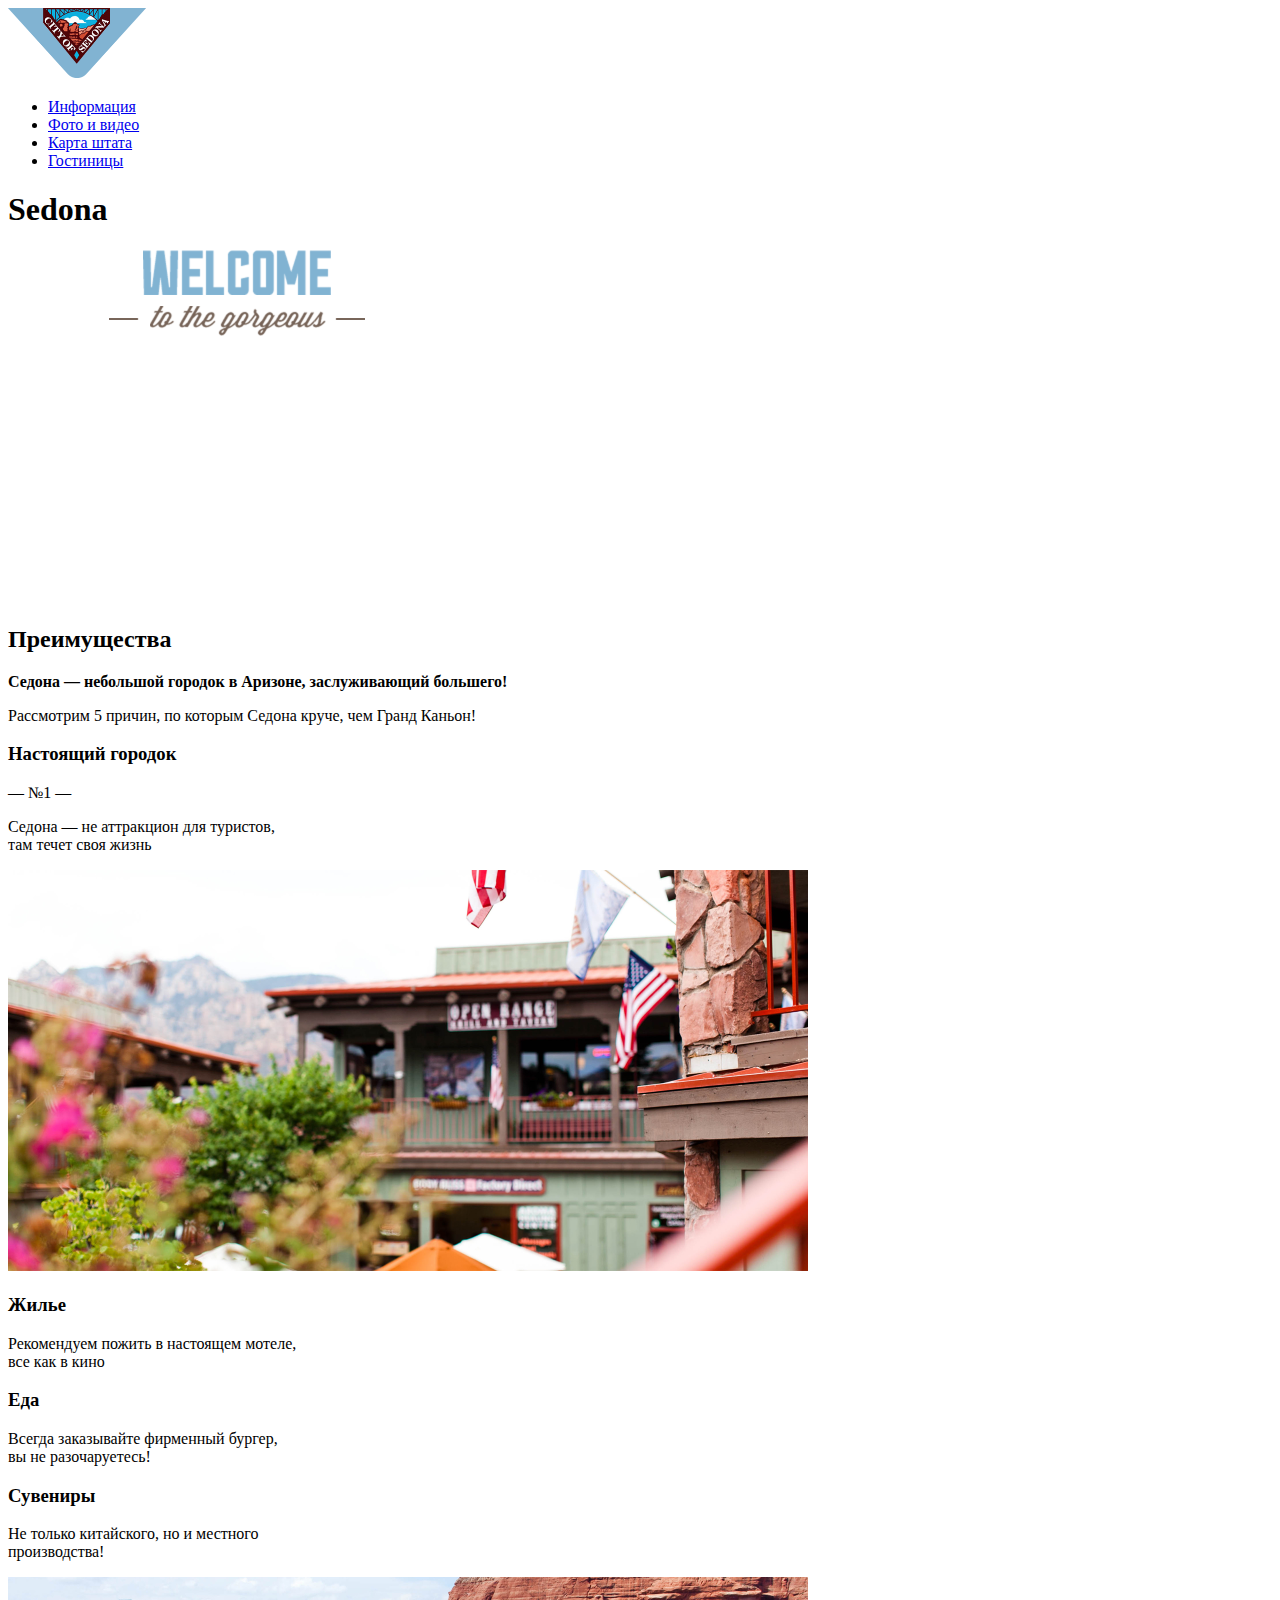
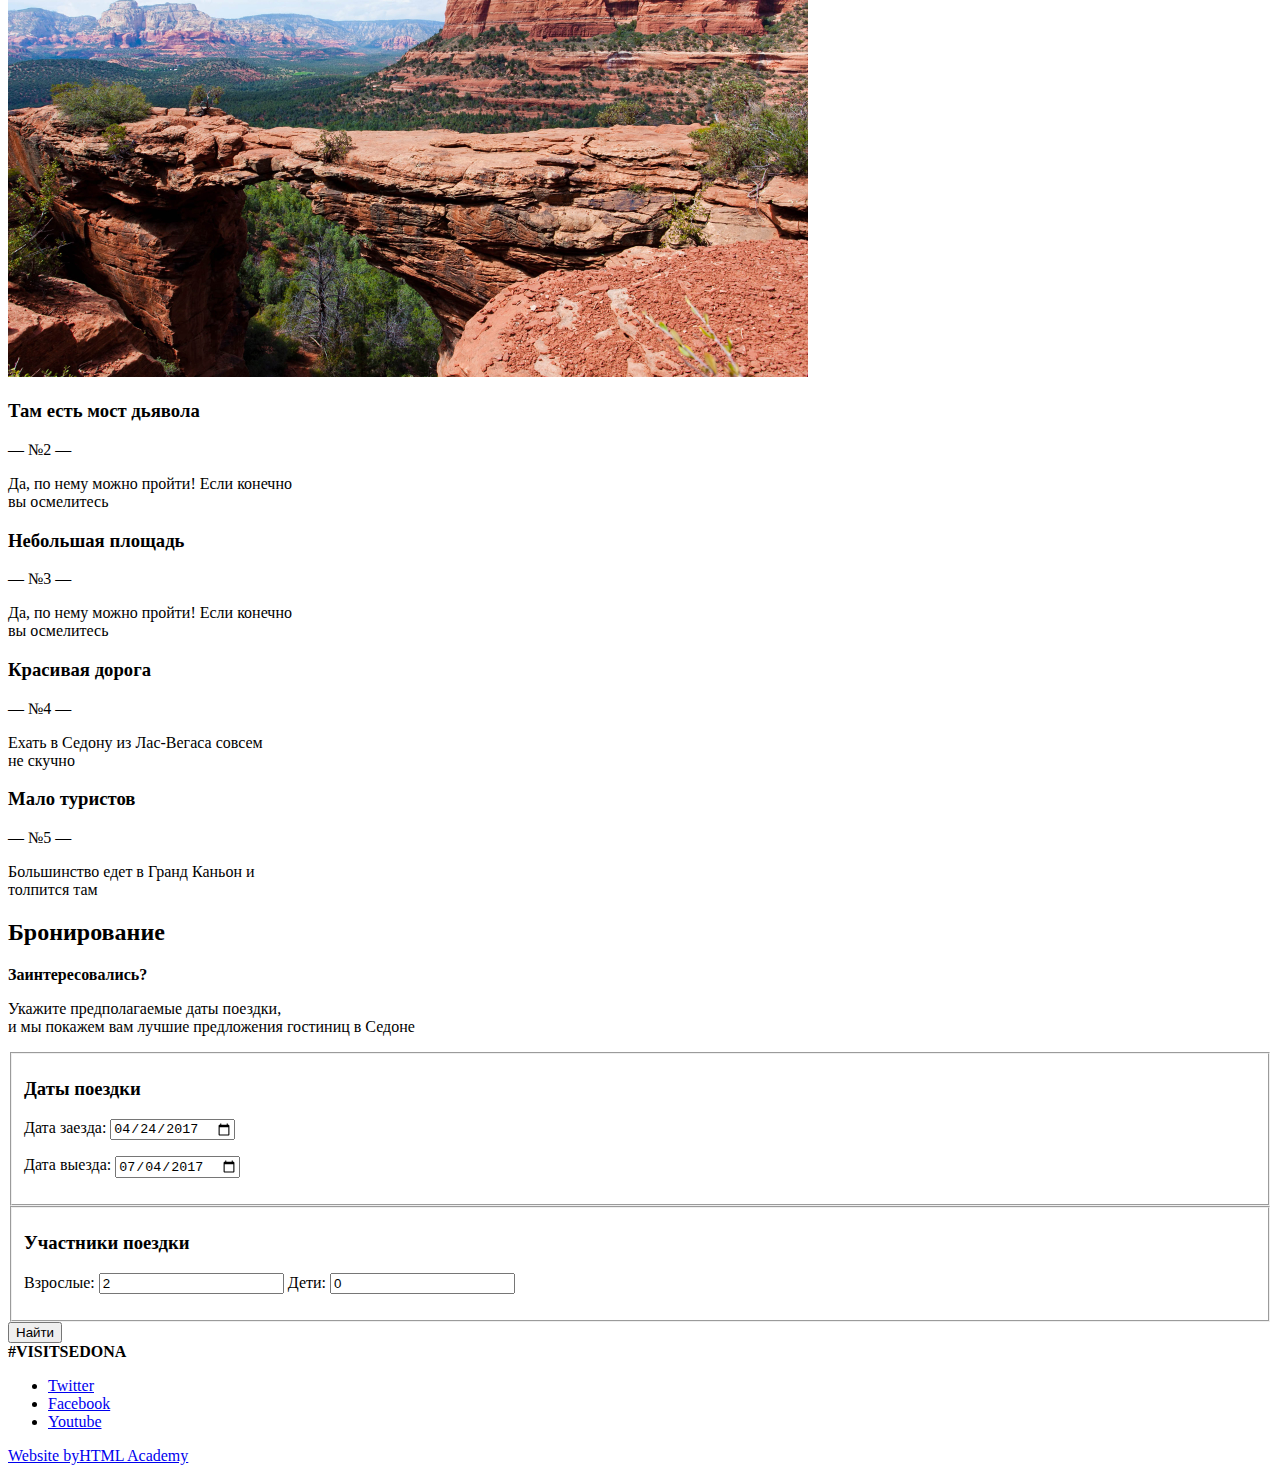
==== index.html @ 43c9b378 "Изменения в разметке" ====
<!DOCTYPE html>
<html lang="ru">
  <head>
    <meta charset="utf-8">
    <title>HTML Academy: Седона</title>
  </head>
  <body>
    <header class='main-header'>
      <nav class='main-navigation'>
        <a class='main-header-logo'>
            <img src='img/logo@2x.png' height='70' width='138' alt='Логотип Седоны'>  
        </a>  
        <ul class='site-navigation'>
          <li><a href='info.html'>Информация</a></li>
          <li><a href='media.html'>Фото и видео</a></li>
          <li><a href='map.html'>Карта штата</a></li>
          <li><a href='hotels.html'>Гостиницы</a></li>     
        </ul>
      </nav>
    </header>
    
    <main>
        
        <section class='welcome'>
            <h1 class='invisible'>Sedona</h1>
            <img src='img/welcome@2x.png' width='458' height='352' alt='Welcome to the gorgeous Sedona. "Because the Grand Canyon sucks!"'>
        </section>
        
        <section class='features'>
            <h2 class='invisible'>Преимущества</h2>
            <b>Седона &mdash; небольшой городок в Аризоне, заслуживающий большего!</b>
            <p>Рассмотрим 5 причин, по которым Седона круче, чем Гранд Каньон!</p>
            
            <div class='features-list'>
                <div class='features-list-row'>
                    <div>
                        <h3>Настоящий городок</h3>
                        <span>&mdash; №1 &mdash;</span>
                        <p>
                            Седона &mdash; не аттракцион для туристов,<br>
                            там течет своя жизнь
                        </p>
                    </div>
                    <img class='features-image' src='img/sedona-1@2x.jpg' width='800' height='401' alt='Фото Седоны'>
                </div>
                <div class='features-list-row'>
                    <div>
                        <h3>Жилье</h3>
                        <p>
                            Рекомендуем пожить в настоящем мотеле,<br>
                            все как в кино
                        </p>
                    </div>
                    <div>
                        <h3>Еда</h3>
                        <p>
                            Всегда заказывайте фирменный бургер,<br>
                            вы не разочаруетесь!
                        </p>
                    </div>
                    <div>
                        <h3>Сувениры</h3>
                        <p>
                            Не только китайского, но и местного<br>
                            производства!
                        </p>
                    </div>
                </div>  
                <div>
                    <img class='features-image' src='img/sedona-2@2x.jpg' width='800' height='400' alt='Фото Седоны'>
                    <div>
                        <h3>Там есть мост дьявола</h3>
                        <span>&mdash; №2 &mdash;</span>
                        <p>
                            Да, по нему можно пройти! Если конечно<br>
                            вы осмелитесь
                        </p>
                    </div>
                </div>
                <div class='features-list-row'>
                    <div>
                        <h3>Небольшая площадь</h3>
                        <span>&mdash; №3 &mdash;</span>
                        <p>
                            Да, по нему можно пройти! Если конечно<br>
                            вы осмелитесь
                        </p>    
                    </div>
                    <div>
                        <h3>Красивая дорога</h3>
                        <span>&mdash; №4 &mdash;</span>
                        <p>
                            Ехать в Седону из Лас-Вегаса совсем<br>
                            не скучно
                        </p>    
                    </div>
                    <div>
                        <h3>Мало туристов</h3>
                        <span>&mdash; №5 &mdash;</span>
                        <p>
                            Большинство едет в Гранд Каньон и<br>
                            толпится там
                        </p>   
                    </div>
                </div>
            </div>
        </section>
        
        <section class='booking'>
            <h2 class='invisible'>Бронирование</h2>
            <b>Заинтересовались?</b>
            <p>
                Укажите предполагаемые даты поездки,<br>
                и мы покажем вам лучшие предложения гостиниц в Седоне
            </p>
            <form class='booking-form' method='post' action='http://echo.htmlacademy.ru'>
                <fieldset>
                    <h3 class='invisible'>Даты поездки</h3>
                    <p>
                        <label for='booking-check-in'>Дата заезда:</label>
                        <input id='booking-check-in' name='dates-check-in' type='date' value='2017-04-24'>
                    </p>
                    <p>
                        <label for='booking-check-out'>Дата выезда:</label>
                        <input id='bookingcheck-out' name='dates-check-out' type='date' value='2017-07-04'>
                    </p>
                </fieldset>
                <fieldset>
                    <h3 class='invisible'>Участники поездки</h3>
                    <p>
                        <label for='booking-adults'>Взрослые:</label>
                        <input id='booking-adults' name='participants-adults' type='number' value='2'>
                        <label for='booking-children'>Дети:</label>
                        <input id='booking-children' name='participants-children' type='number' value='0'>
                    </p>    
                </fieldset>
                <button type='submit'>Найти</button>
            </form>
        </section>
      
    </main>
      
    <footer>
        <b>#VISITSEDONA</b>
        <ul>
            <li>
                <a href='#' class='social-button'>Twitter</a>
            </li>
            <li>
                <a href='#' class='social-button'>Facebook</a>
            </li>
            <li>
                <a href='#' class='social-button'>Youtube</a>
            </li>
        </ul>
        <div class='footer-copyright'>
            <a href='https://htmlacademy.ru/intensive/htmlcss' target='_blank'><span>Website by</span><span class='invisible'>HTML Academy</span></a>
        </div>
    </footer>

  </body>
</html>
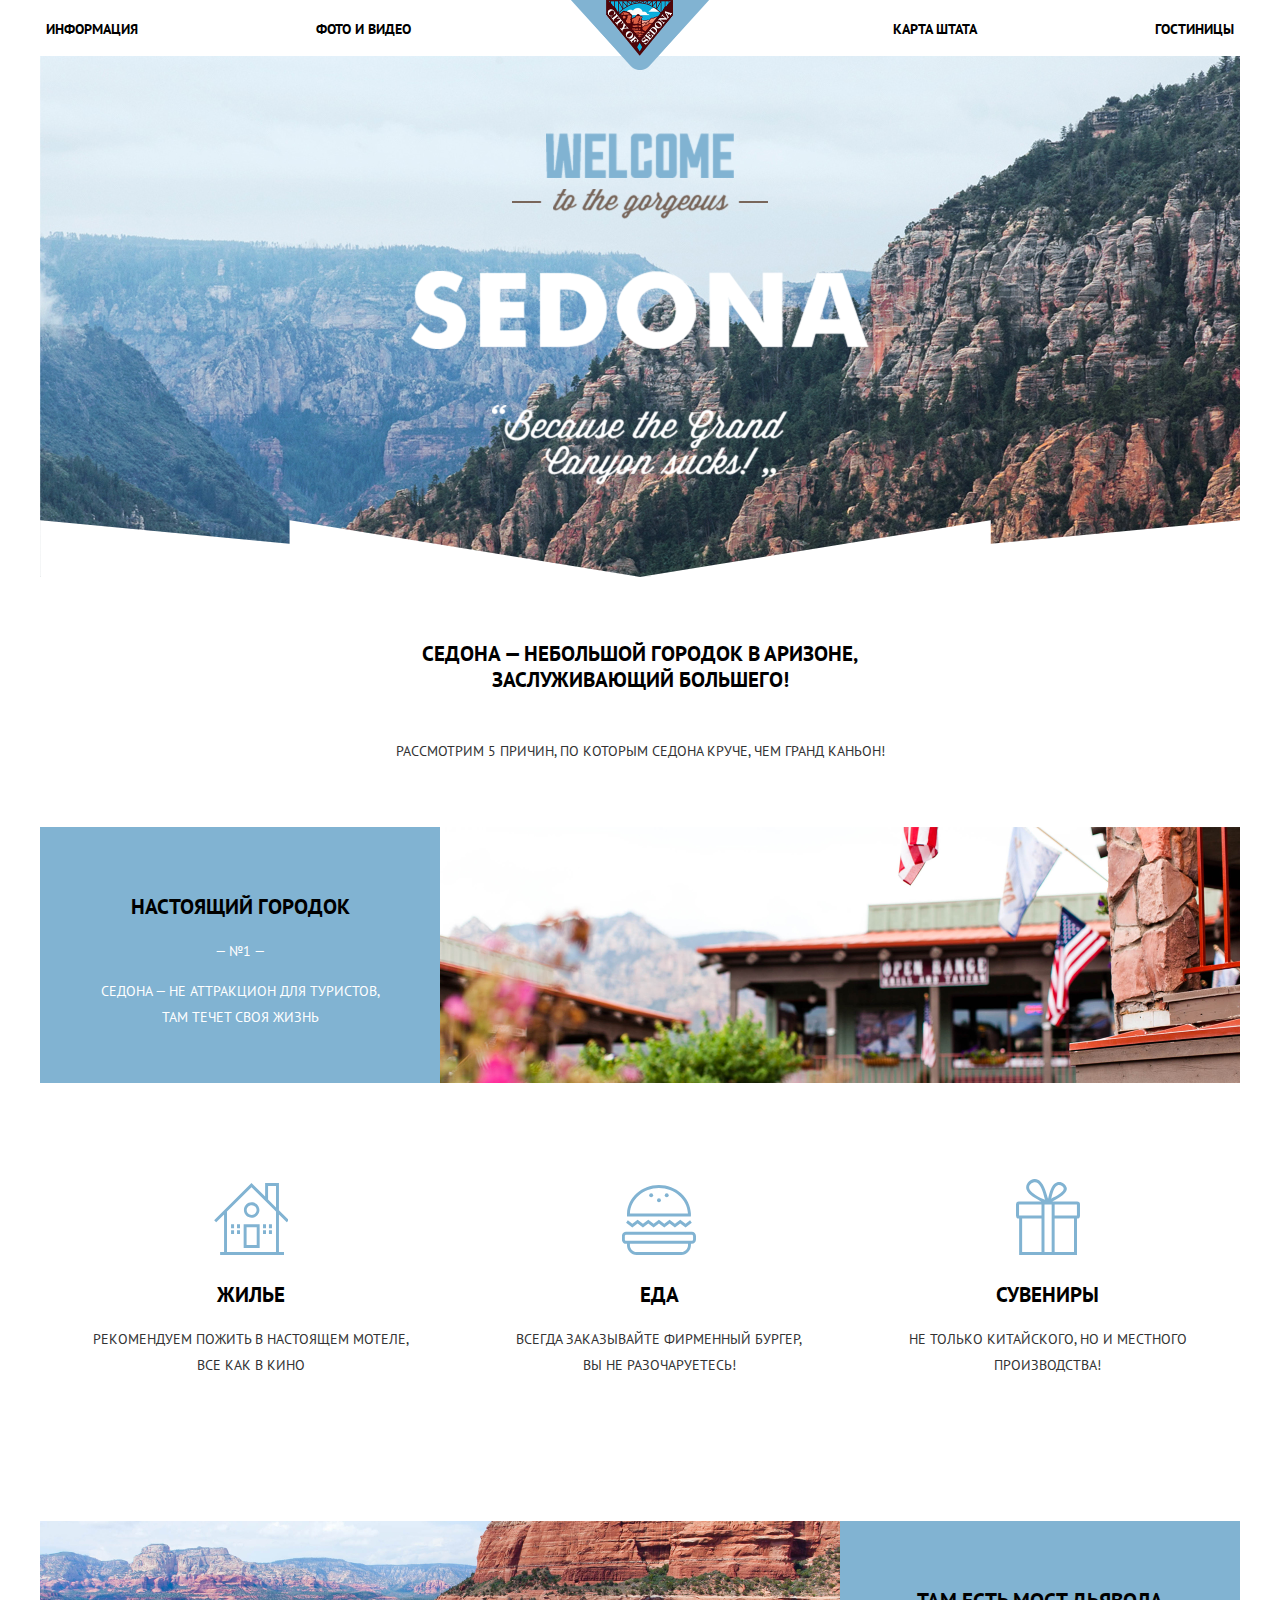
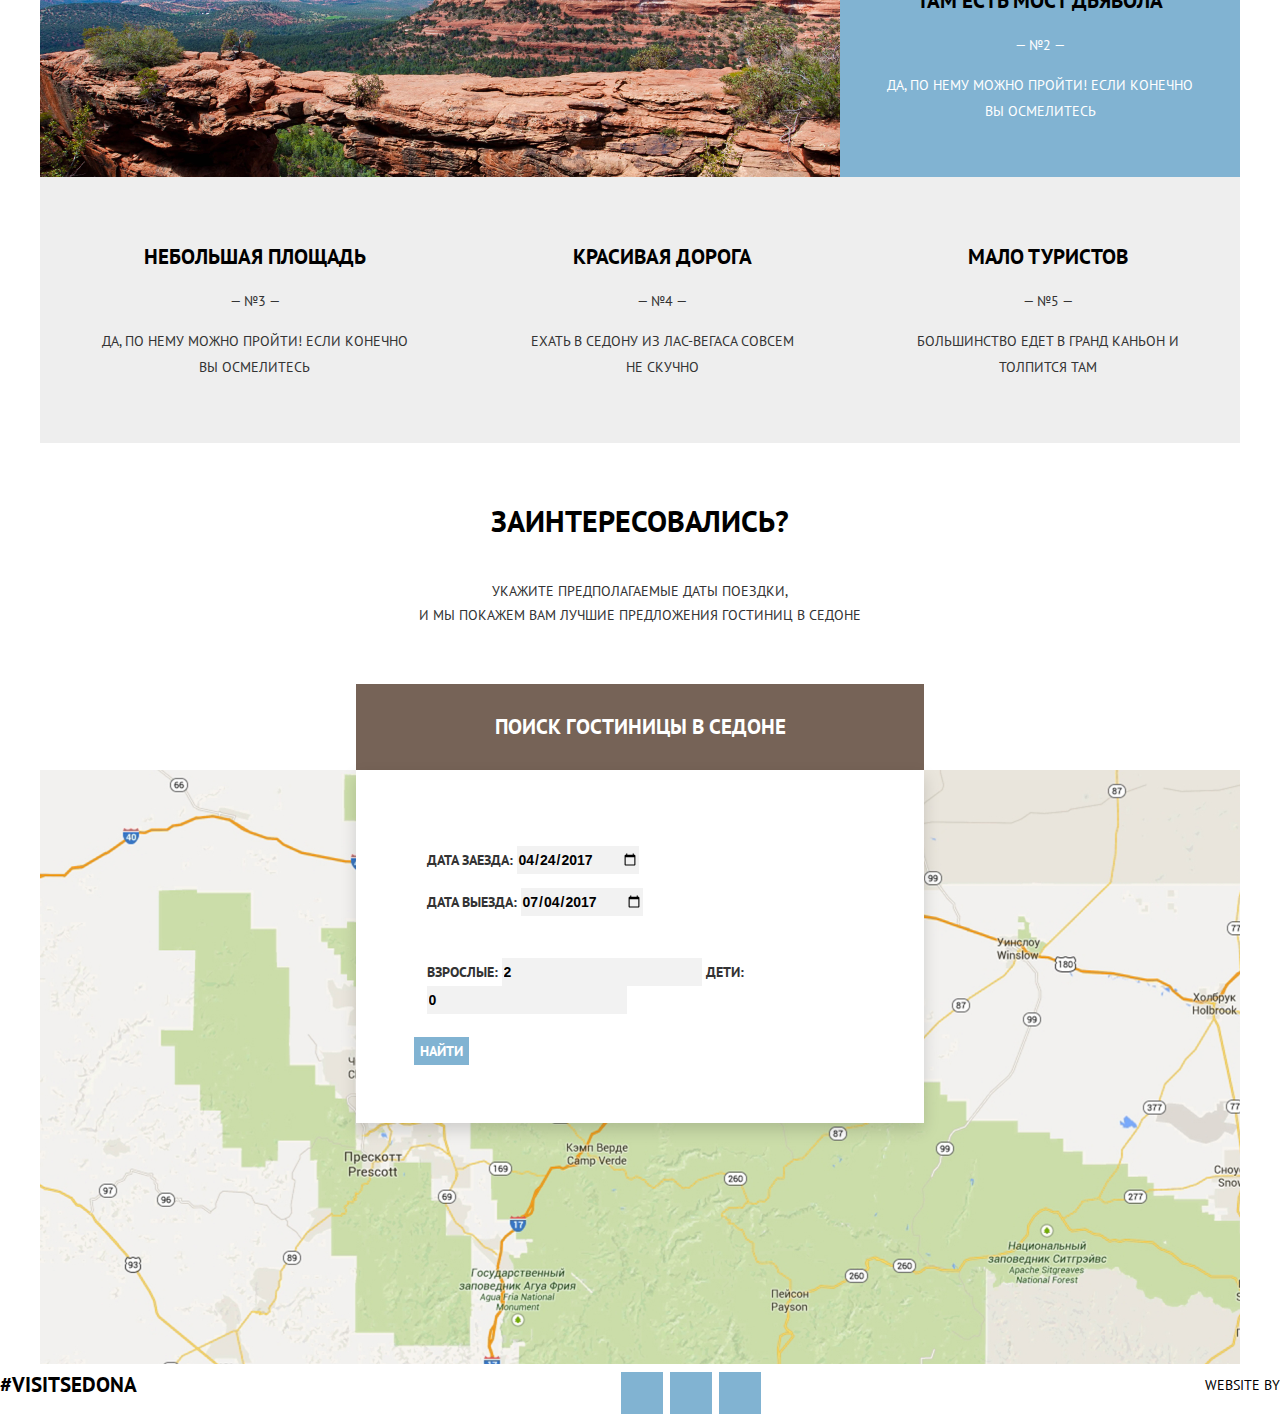
==== commit b61d15c1: "/" ====
--- a/index.html
+++ b/index.html
@@ -3,6 +3,9 @@
   <head>
     <meta charset="utf-8">
     <title>HTML Academy: Седона</title>
+    <link href="https://fonts.googleapis.com/css?family=PT+Sans:400,700&amp;subset=cyrillic,cyrillic-ext,latin-ext" rel="stylesheet">
+    <link href='css/normalize.css' rel='stylesheet'>
+    <link href='css/style.css' rel='stylesheet'>
   </head>
   <body>
     <header class='main-header'>
@@ -19,21 +22,21 @@
       </nav>
     </header>
     
-    <main>
+    <main class='container'>
         
         <section class='welcome'>
-            <h1 class='invisible'>Sedona</h1>
+            <h1 class='visually-hidden'>Sedona</h1>
             <img src='img/welcome@2x.png' width='458' height='352' alt='Welcome to the gorgeous Sedona. "Because the Grand Canyon sucks!"'>
         </section>
         
         <section class='features'>
-            <h2 class='invisible'>Преимущества</h2>
+            <h2 class='visually-hidden'>Преимущества</h2>
             <b>Седона &mdash; небольшой городок в Аризоне, заслуживающий большего!</b>
             <p>Рассмотрим 5 причин, по которым Седона круче, чем Гранд Каньон!</p>
             
             <div class='features-list'>
                 <div class='features-list-row'>
-                    <div>
+                    <div class='blue'>
                         <h3>Настоящий городок</h3>
                         <span>&mdash; №1 &mdash;</span>
                         <p>
@@ -41,24 +44,26 @@
                             там течет своя жизнь
                         </p>
                     </div>
-                    <img class='features-image' src='img/sedona-1@2x.jpg' width='800' height='401' alt='Фото Седоны'>
+                    <div class='features-image'>
+                        <img src='img/sedona-1@2x.jpg' width='800' height='401' alt='Фото Седоны'>
+                    </div>    
                 </div>
                 <div class='features-list-row'>
-                    <div>
+                    <div class='features-icon accommodation'>
                         <h3>Жилье</h3>
                         <p>
                             Рекомендуем пожить в настоящем мотеле,<br>
                             все как в кино
                         </p>
                     </div>
-                    <div>
+                    <div class='features-icon food'>
                         <h3>Еда</h3>
                         <p>
                             Всегда заказывайте фирменный бургер,<br>
                             вы не разочаруетесь!
                         </p>
                     </div>
-                    <div>
+                    <div class='features-icon gifts'>
                         <h3>Сувениры</h3>
                         <p>
                             Не только китайского, но и местного<br>
@@ -66,9 +71,11 @@
                         </p>
                     </div>
                 </div>  
-                <div>
-                    <img class='features-image' src='img/sedona-2@2x.jpg' width='800' height='400' alt='Фото Седоны'>
-                    <div>
+                <div class='features-list-row'>
+                    <div class='features-image'>
+                        <img src='img/sedona-2@2x.jpg' width='800' height='400' alt='Фото Седоны'>
+                    </div>    
+                    <div class='blue'>
                         <h3>Там есть мост дьявола</h3>
                         <span>&mdash; №2 &mdash;</span>
                         <p>
@@ -107,54 +114,62 @@
         </section>
         
         <section class='booking'>
-            <h2 class='invisible'>Бронирование</h2>
-            <b>Заинтересовались?</b>
-            <p>
-                Укажите предполагаемые даты поездки,<br>
-                и мы покажем вам лучшие предложения гостиниц в Седоне
-            </p>
-            <form class='booking-form' method='post' action='http://echo.htmlacademy.ru'>
-                <fieldset>
-                    <h3 class='invisible'>Даты поездки</h3>
-                    <p>
-                        <label for='booking-check-in'>Дата заезда:</label>
-                        <input id='booking-check-in' name='dates-check-in' type='date' value='2017-04-24'>
-                    </p>
-                    <p>
-                        <label for='booking-check-out'>Дата выезда:</label>
-                        <input id='bookingcheck-out' name='dates-check-out' type='date' value='2017-07-04'>
-                    </p>
-                </fieldset>
-                <fieldset>
-                    <h3 class='invisible'>Участники поездки</h3>
-                    <p>
-                        <label for='booking-adults'>Взрослые:</label>
-                        <input id='booking-adults' name='participants-adults' type='number' value='2'>
-                        <label for='booking-children'>Дети:</label>
-                        <input id='booking-children' name='participants-children' type='number' value='0'>
-                    </p>    
-                </fieldset>
-                <button type='submit'>Найти</button>
-            </form>
+            <div class='booking-description'>
+                <h2 class='visually-hidden'>Бронирование</h2>
+                <b>Заинтересовались?</b>
+                <p>
+                    Укажите предполагаемые даты поездки,<br>
+                    и мы покажем вам лучшие предложения гостиниц в Седоне
+                </p>
+                <button class='booking-search'>Поиск гостиницы в седоне</button>
+            </div>
+            <div class='modal modal-booking'>
+                <form class='booking-form' method='post' action='http://echo.htmlacademy.ru'>
+                    <fieldset>
+                        <h3 class='visually-hidden'>Даты поездки</h3>
+                        <p>
+                            <label for='booking-check-in'>Дата заезда:</label>
+                            <input id='booking-check-in' name='dates-check-in' type='date' value='2017-04-24'>
+                        </p>
+                        <p>
+                            <label for='booking-check-out'>Дата выезда:</label>
+                            <input id='booking-check-out' name='dates-check-out' type='date' value='2017-07-04'>
+                        </p>
+                    </fieldset>
+                    <fieldset>
+                        <h3 class='visually-hidden'>Участники поездки</h3>
+                        <p>
+                            <label for='booking-adults'>Взрослые:</label>
+                            <input id='booking-adults' name='participants-adults' type='number' value='2'>
+                            <label for='booking-children'>Дети:</label>
+                            <input id='booking-children' name='participants-children' type='number' value='0'>
+                        </p>    
+                    </fieldset>
+                    <button class='button' type='submit'>Найти</button>
+                </form>
+            </div>
+            <div class='booking-map'>
+                    <img src='img/map.jpg' width='1200' height='594' alt='Карта Седоны'>
+            </div>
         </section>
       
     </main>
       
     <footer>
-        <b>#VISITSEDONA</b>
+        <a href='#'>#VISITSEDONA</a>
         <ul>
             <li>
-                <a href='#' class='social-button'>Twitter</a>
+                <a href='#' class='button social-button'>Twitter</a>
             </li>
             <li>
-                <a href='#' class='social-button'>Facebook</a>
+                <a href='#' class='button social-button'>Facebook</a>
             </li>
             <li>
-                <a href='#' class='social-button'>Youtube</a>
+                <a href='#' class='button social-button'>Youtube</a>
             </li>
         </ul>
         <div class='footer-copyright'>
-            <a href='https://htmlacademy.ru/intensive/htmlcss' target='_blank'><span>Website by</span><span class='invisible'>HTML Academy</span></a>
+            <a href='https://htmlacademy.ru/intensive/htmlcss' target='_blank'><span>Website by</span><span class='visually-hidden'>HTML Academy</span></a>
         </div>
     </footer>
 
--- a/css/style.css
+++ b/css/style.css
@@ -0,0 +1,517 @@
+body {
+    margin: 0;
+    padding: 0;
+    
+    font-family: 'PT Sans', Arial, sans-serif;
+    font-size: 14px;
+    line-height: 26px;
+    text-transform: uppercase;
+    color: #333333;
+    font-weight: 400;
+    
+    background-color: #fff;
+}
+
+.container {
+    padding: 0;
+    margin: 0 auto;
+    max-width: 1200px;
+    min-width: 768px;
+}
+
+a {
+    text-decoration: none;
+    color: #000;
+}
+
+.button {
+    font: inherit;
+    font-weight: 700;
+    text-align: center;
+    color: #fff;
+    vertical-align: middle;
+    text-transform: uppercase;
+    display: inline-block;
+    
+    background-color: #81b3d2;
+    border: none;
+}
+
+.button:hover,
+.button:focus {
+    background-color: #669ec0;
+}
+
+.button:active {
+    background-color: #5496bd;
+    color: rgba(255, 255, 255, 0.3);
+}
+
+.visually-hidden:not(:focus):not(:active) {
+    position: absolute;
+    
+    width: 1px;
+    height: 1px;
+    margin: -1px;
+    border: 0;
+    padding: 0;
+    
+    white-space: nowrap;
+    
+    clip-path: inset(100%);
+    clip: rect(0 0 0 0);
+    overflow: hidden;
+}
+
+/* navigation */
+
+
+.main-header-logo {
+    position: absolute;
+    top: 0;
+    left: 50%;
+    transform: translateX(-50%);
+}
+
+.main-navigation {
+    margin: 0;
+    padding: 0;
+}
+.main-navigation ul {
+    margin: 0;
+    padding: 14px 46px;
+}
+
+.site-navigation {
+    list-style: none;
+    
+    display: flex;
+    justify-content: space-between;
+}
+
+.site-navigation li {
+    padding: 0;
+    margin-left: 15%;
+}
+
+.site-navigation li:first-child {
+    margin-left: 0;
+}
+
+.site-navigation li:nth-child(2) {
+    margin-right: auto;
+}
+
+.site-navigation a {
+    color: #000;
+    font-weight: 700;
+    vertical-align: middle;
+}
+
+.site-navigation .active {
+    color: #766357;
+}
+
+.site-navigation a:hover,
+.site-navigation a:focus {
+    color: #81b3d2;
+}
+
+.site-navigation a:active {
+    color: rgba(0, 0, 0, 0.3);
+}
+
+/* index - welcome */
+
+.welcome {
+    padding-top: 77px;
+    padding-bottom: 92px;
+    
+    background-image: url('../img/divider.png'), url('../img/background.jpg');
+    background-position: bottom center, top center;
+    background-size: 100%, 100%;
+    background-repeat: no-repeat, no-repeat;
+}
+
+.welcome img {
+    display: block;
+    margin: 0 auto;
+}
+
+
+/* index - features */
+
+.features {
+    text-align: center;
+    margin: 0;
+    padding: 0;
+}
+
+.features b {
+    margin: 64px auto 45px;
+    display: block;
+    width: 441px;
+    
+    font-size: 21px;
+    line-height: 26px;
+    color: #000;
+}
+
+.features p:first-of-type {
+    line-height: 26px;
+    margin-bottom: 63px;
+}
+
+.features h3 {
+    font-size: 21px;
+    line-height: 21px;
+    color: #000;
+}
+
+.features-list-row {
+    display: flex;
+    justify-content: space-between;
+    align-content: center;
+}
+
+.features-list-row:nth-of-type(odd) {
+    height: 256px;
+}
+
+.features-list-row div {
+    flex-grow: 1;
+}
+
+.features-list-row div:not(.features-image):not(.features-icon) {
+    margin: 0 auto;
+    padding-top: 48px;
+}
+
+.features-list-row .blue {
+    background-color: #81b3d2;
+    color: #fff;
+    
+    max-width: 400px;
+    min-width: 256px;
+    flex-grow: 1;
+}
+
+.features-list-row .features-image {
+    max-width: 800px;
+    min-width: 512px;
+    flex-grow: 2;
+    overflow: hidden;
+}
+
+.features-list-row:last-child {
+    background-color: #eee;
+}
+
+.features-icon h3 {
+    position: relative;
+    padding-top: 180px;
+}
+
+.features-icon {
+    margin-bottom: 80px;
+}
+
+.accommodation h3::before,
+.food h3::before,
+.gifts h3::before {
+    content: '';
+    position: absolute;
+    left: 50%;
+    transform: translateX(-50%);
+    bottom: 50px;
+    display: block;
+    background-repeat: no-repeat;
+}
+
+.accommodation h3::before {
+    height: 72px;
+    width: 74px;
+    background-image: url('../img/icon-house.svg');
+}
+
+.food h3::before {
+    height: 70px;
+    width: 74px;
+    background-image: url('../img/icon-burger.svg');
+}
+
+.gifts h3::before {
+    height: 76px;
+    width: 64px;
+    background-image: url('../img/icon-gifts.svg');
+}
+
+
+/* index - booking */
+
+
+.booking-description {
+    text-align: center;
+    padding-top: 60px;
+    position: relative;
+}
+
+.booking-description b {
+    font-size: 30px;
+    line-height: 36px;
+    color: #000;
+    margin-bottom: 40px;
+    display: block;
+}
+
+.booking-description p {
+    line-height: 24px;
+    margin-bottom: 57px;
+}
+
+.booking-search {
+    font: inherit;
+    font-size: 21px;
+    line-height: 26px;
+    font-weight: 700;
+    text-align: center;
+    vertical-align: middle;
+    color: #fff;
+    border: none;
+    background-color: #766357;
+    text-transform: uppercase;
+    width: 568px;
+    height: 86px;
+}
+
+.booking-search:hover,
+.booking-search:focus {
+    background-color: #604e43;
+}
+
+.booking-search:active {
+    background-color: #503e33;
+    color: rgba(255, 255, 255, 0.3);
+}
+
+.modal-booking{
+    background-color: #fff;
+    box-shadow: 0 7px 15px 0 rgba(0, 0, 0, 0.15);
+    position: absolute;
+    width: 568px;
+    left: 50%;
+    transform: translateX(-50%);
+}
+
+.booking-form {
+    padding: 58px;
+}
+
+.booking-form fieldset {
+    border: none;
+}
+
+.booking-form label,
+.booking-form input {
+    font-weight: 700;
+    line-height: 26px;
+}
+
+.booking-form input {
+    background-color: #f2f2f2;
+    border: none;
+}
+
+/* hotels - form */
+
+.filter {
+    background-image: url('../img/filter-background@2x.jpg');
+    background-size: 100%;
+    background-position: top center;
+    background-repeat: no-repeat;
+}
+
+.filter ul {
+    list-style: none;
+}
+
+.filter fieldset {
+    border: none;
+}
+
+.filter legend {
+    font-size: 16px;
+    font-weight: 700;
+    color: #fff;
+}
+
+.filter label,
+.filter output {
+    color: #fff;
+}
+
+.filter button[type='submit'] {
+    color: #fff;
+    background: none;
+    border: 1px solid #fff;
+    font: inherit;
+    text-transform: uppercase;
+    text-align: center;
+    vertical-align: middle;
+}
+
+/* hotels - results */
+
+.results ul {
+    list-style: none;
+}
+
+.results h2 {
+    font-size: 21px;
+    line-height: 26px;
+}
+
+.results h3 {
+    font-size: 12px;
+    line-height: 18px;
+}
+
+.results-sort a {
+    font-size: 12px;
+    line-height: 18px;
+    color: rgba(0, 0, 0, 0.3);
+    border-bottom: 1px dotted #81b3d2;
+}
+
+.results-sort a:hover,
+.results-sort a:focus {
+    color: #81b3d2;
+}
+
+.results-sort a:active {
+    color: #000;
+    border: none;
+}
+
+a.results-sort-active {
+    color: #81b3d2;
+    border: none;
+}
+
+/* hotels - products */
+
+.products h1 {
+    font-size: 21px;
+    line-height: 26px;
+}
+
+.products h1:hover,
+.products h1:focus {
+    color: #81b3d2;
+}
+
+.products h1:active {
+    color: rgba(0, 0, 0, 0.3);
+}
+
+.products-item-book {
+    background-color: #766357;
+}
+
+.products-item-book:hover,
+.products-item-book:focus {
+    background-color: #604e43;
+}
+
+.products-item-book:active {
+    background-color: #503e33;
+    color: rgba(255, 255, 255, 0.3);
+}
+
+.products-item-rating {
+    color: #666666;
+    background-color: #f2f2f2;
+    font-weight: 400;
+}
+
+.stars-four,
+.stars-three,
+.stars-two {
+    background-position: center;
+    background-repeat: no-repeat;
+}
+
+.stars-four {
+    background-image: url('../img/4-stars.png');
+}
+
+.stars-three {
+    background-image: url('../img/3-stars.png');
+}
+
+.stars-two {
+    background-image: url('../img/2-stars.png');
+}
+
+/* footer */
+
+footer {
+    background-color: rgba(255, 255, 255, 0.9);
+}
+
+footer ul {
+    list-style: none;
+    margin: 0 auto;
+}
+
+.social-button {
+    font-size: 0;
+    background-color: #81b3d2;
+    width: 42px;
+    height: 42px;
+}
+
+footer a {
+    font-weight: 700;
+    font-size: 21px;
+}
+
+.footer-copyright a {
+    font-weight: 400;
+    font-size: 14px;
+}
+
+/* layout */
+
+footer {
+    display: flex;
+    justify-content: space-between;
+}
+
+footer ul {
+    display: flex;
+}
+
+footer ul li {
+    margin-right: 7px; 
+}
+
+footer ul li:last-of-type {
+    margin-right: 0;
+}
+
+
+/* layout - hotels */
+
+.filter form {
+    display: flex;
+}
+
+.filter div {
+    width: 500%;
+}
+
+.products {
+    display: flex;
+}
+
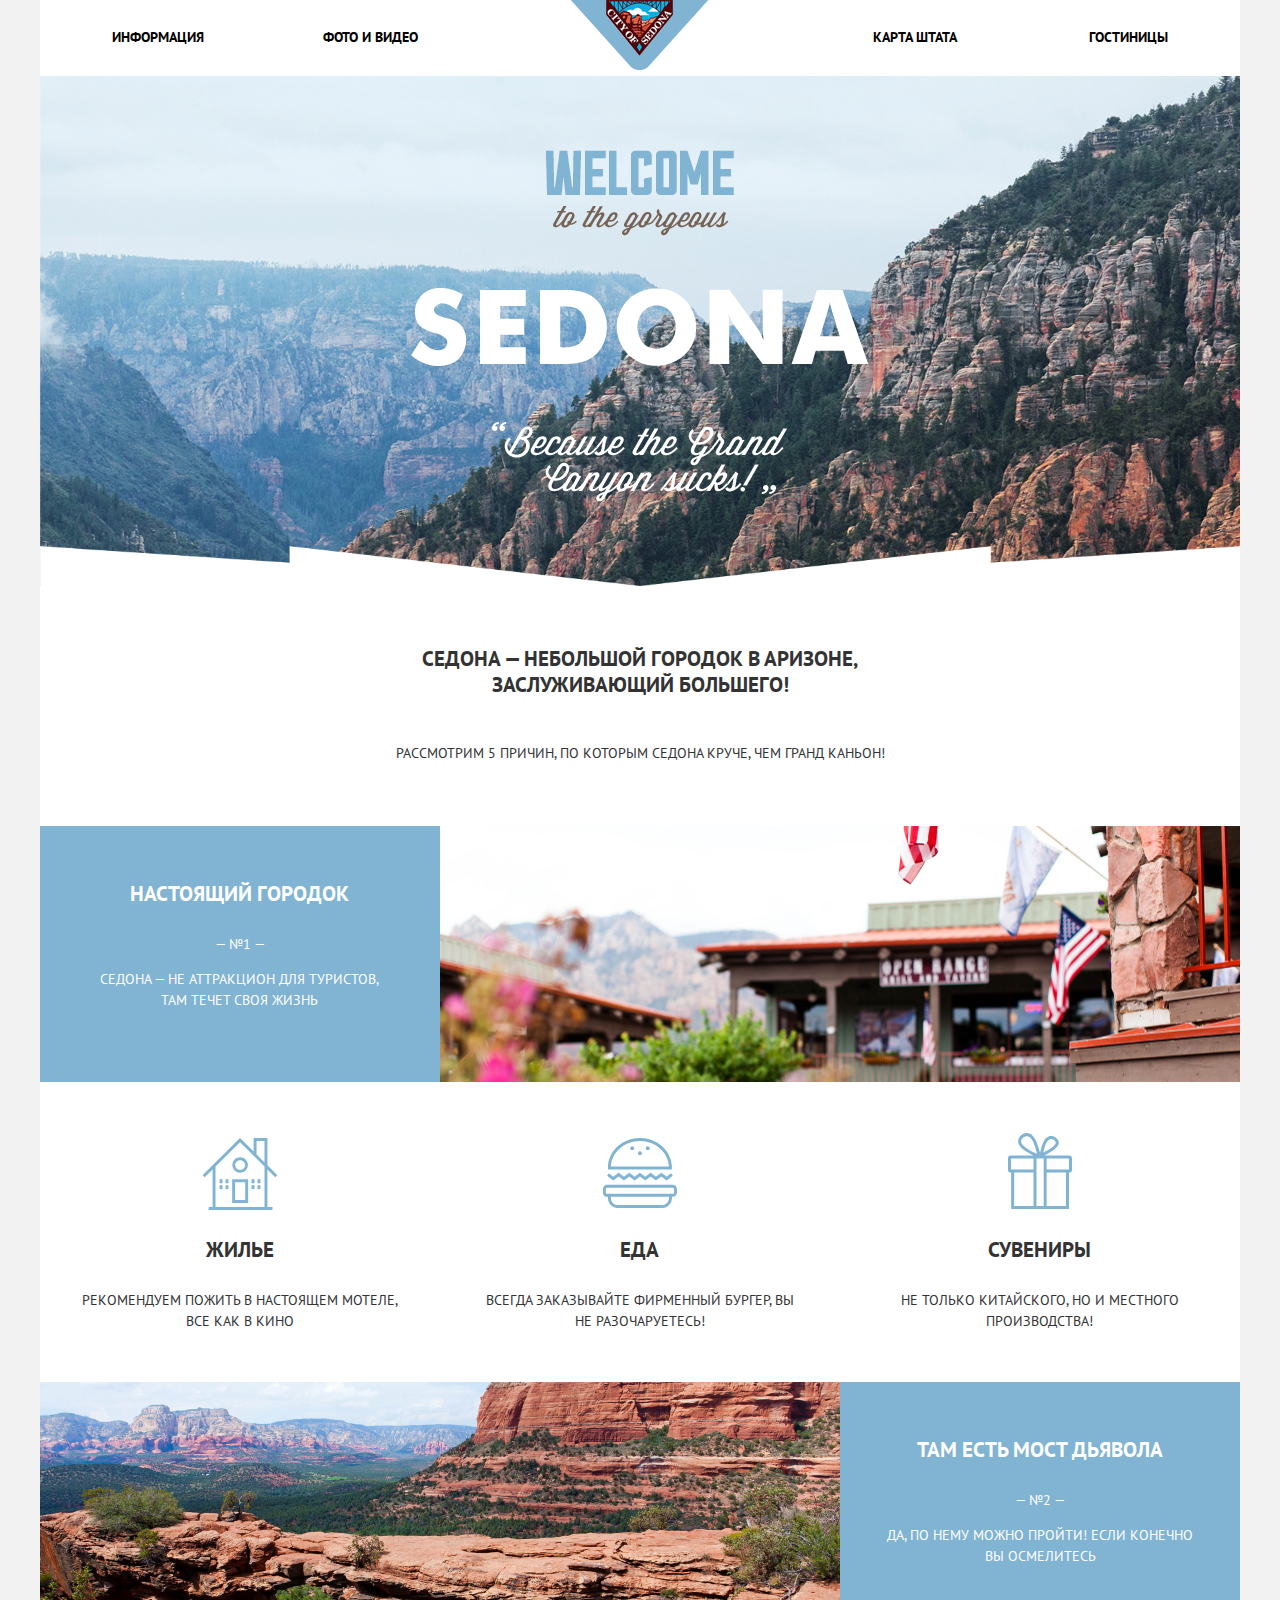
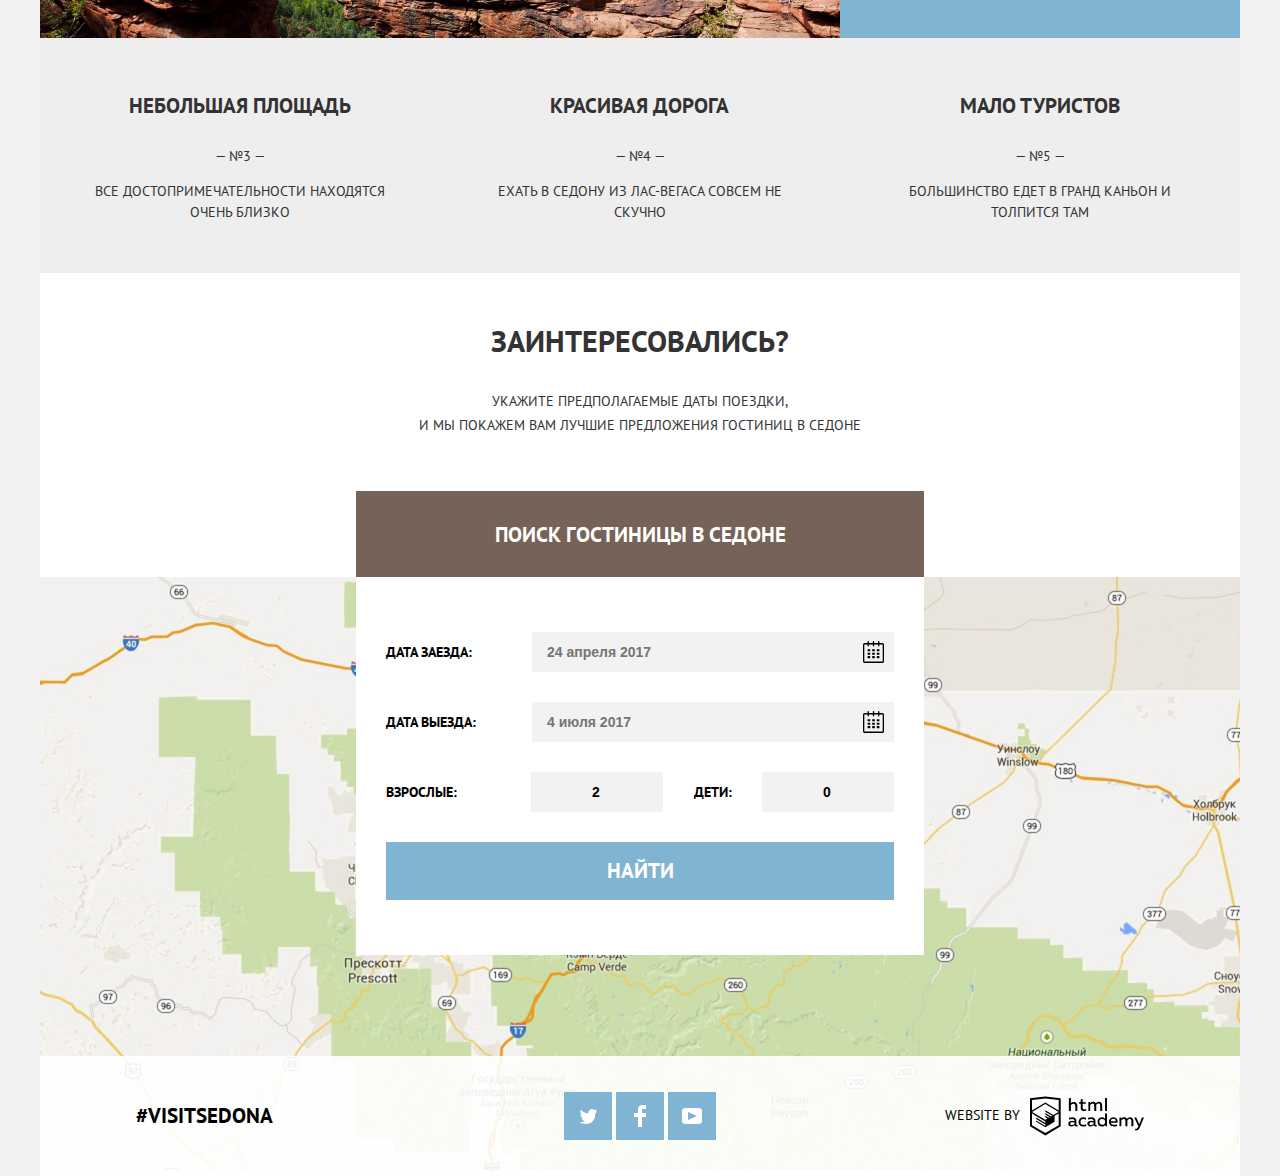
==== commit afedbb98: "Добавлены стили, изменения в разметке" ====
--- a/index.html
+++ b/index.html
@@ -8,170 +8,201 @@
     <link href='css/style.css' rel='stylesheet'>
   </head>
   <body>
-    <header class='main-header'>
-      <nav class='main-navigation'>
-        <a class='main-header-logo'>
-            <img src='img/logo@2x.png' height='70' width='138' alt='Логотип Седоны'>  
-        </a>  
-        <ul class='site-navigation'>
-          <li><a href='info.html'>Информация</a></li>
-          <li><a href='media.html'>Фото и видео</a></li>
-          <li><a href='map.html'>Карта штата</a></li>
-          <li><a href='hotels.html'>Гостиницы</a></li>     
-        </ul>
-      </nav>
-    </header>
-    
-    <main class='container'>
-        
-        <section class='welcome'>
-            <h1 class='visually-hidden'>Sedona</h1>
-            <img src='img/welcome@2x.png' width='458' height='352' alt='Welcome to the gorgeous Sedona. "Because the Grand Canyon sucks!"'>
-        </section>
-        
-        <section class='features'>
-            <h2 class='visually-hidden'>Преимущества</h2>
-            <b>Седона &mdash; небольшой городок в Аризоне, заслуживающий большего!</b>
-            <p>Рассмотрим 5 причин, по которым Седона круче, чем Гранд Каньон!</p>
-            
-            <div class='features-list'>
-                <div class='features-list-row'>
-                    <div class='blue'>
-                        <h3>Настоящий городок</h3>
-                        <span>&mdash; №1 &mdash;</span>
-                        <p>
-                            Седона &mdash; не аттракцион для туристов,<br>
-                            там течет своя жизнь
-                        </p>
+      
+      <div class='wrapper'> 
+      
+        <header class='main-header'>
+            <a class='main-header-logo'>
+                <img src='img/logo.png' height='70' width='138' alt='Логотип Седоны'>  
+            </a> 
+          <nav> 
+            <ul class='main-navigation'>
+              <li><a href='info.html'>Информация</a></li>
+              <li><a href='media.html'>Фото и видео</a></li>
+              <li><a href='map.html'>Карта штата</a></li>
+              <li><a href='hotels.html'>Гостиницы</a></li>     
+            </ul>
+          </nav>
+        </header>
+
+        <main>
+
+            <section class='welcome'>
+                <h1 class='visually-hidden'>Sedona</h1>
+                <img src='img/welcome.png' width='458' height='352' alt='Welcome to the gorgeous Sedona. "Because the Grand Canyon sucks!"'>
+            </section>
+
+            <section class='features'>
+                <h2 class='visually-hidden'>Преимущества</h2>
+                <b>Седона &mdash; небольшой городок в Аризоне, заслуживающий большего!</b>
+                <p>Рассмотрим 5 причин, по которым Седона круче, чем Гранд Каньон!</p>
+
+                <div class='features-list'>
+                    <div class='features-row features-row-main'>
+                        <div class='features-item features-item-main'>
+                            <h3>Настоящий городок</h3>
+                            <span>&mdash; №1 &mdash;</span>
+                            <p>
+                                Седона &mdash; не аттракцион для туристов,<br>
+                                там течет своя жизнь
+                            </p>
+                        </div>
+                        <div class='features-image'>
+                            <img src='img/sedona-1@2x.jpg' width='800' height='401' alt='Фото Седоны'>
+                        </div>    
                     </div>
-                    <div class='features-image'>
-                        <img src='img/sedona-1@2x.jpg' width='800' height='401' alt='Фото Седоны'>
-                    </div>    
-                </div>
-                <div class='features-list-row'>
-                    <div class='features-icon accommodation'>
-                        <h3>Жилье</h3>
-                        <p>
-                            Рекомендуем пожить в настоящем мотеле,<br>
-                            все как в кино
-                        </p>
+                    <div class='features-row'>
+                        <div class='features-item features-item-icon'>
+                            <h3>Жилье</h3>
+                            <p>
+                                Рекомендуем пожить в настоящем мотеле, все как в кино
+                            </p>
+                        </div>
+                        <div class='features-item features-item-icon'>
+                            <h3>Еда</h3>
+                            <p>
+                                Всегда заказывайте фирменный бургер, вы не разочаруетесь!
+                            </p>
+                        </div>
+                        <div class='features-item features-item-icon'>
+                            <h3>Сувениры</h3>
+                            <p>
+                                Не только китайского, но и местного производства!
+                            </p>
+                        </div>
+                    </div>  
+                    <div class='features-row features-row-main'>
+                        <div class='features-image'>
+                            <img src='img/sedona-2@2x.jpg' width='800' height='400' alt='Фото Седоны'>
+                        </div>    
+                        <div class='features-item features-item-main'>
+                            <h3>Там есть мост дьявола</h3>
+                            <span>&mdash; №2 &mdash;</span>
+                            <p>
+                                Да, по нему можно пройти! Если конечно вы осмелитесь
+                            </p>
+                        </div>
                     </div>
-                    <div class='features-icon food'>
-                        <h3>Еда</h3>
-                        <p>
-                            Всегда заказывайте фирменный бургер,<br>
-                            вы не разочаруетесь!
-                        </p>
-                    </div>
-                    <div class='features-icon gifts'>
-                        <h3>Сувениры</h3>
-                        <p>
-                            Не только китайского, но и местного<br>
-                            производства!
-                        </p>
-                    </div>
-                </div>  
-                <div class='features-list-row'>
-                    <div class='features-image'>
-                        <img src='img/sedona-2@2x.jpg' width='800' height='400' alt='Фото Седоны'>
-                    </div>    
-                    <div class='blue'>
-                        <h3>Там есть мост дьявола</h3>
-                        <span>&mdash; №2 &mdash;</span>
-                        <p>
-                            Да, по нему можно пройти! Если конечно<br>
-                            вы осмелитесь
-                        </p>
+                    <div class='features-row'>
+                        <div class='features-item'>
+                            <h3>Небольшая площадь</h3>
+                            <span>&mdash; №3 &mdash;</span>
+                            <p>
+                                ВСЕ достопримечательности находятся очень близко
+                            </p>    
+                        </div>
+                        <div class='features-item'>
+                            <h3>Красивая дорога</h3>
+                            <span>&mdash; №4 &mdash;</span>
+                            <p>
+                                Ехать в Седону из Лас-Вегаса совсем не скучно
+                            </p>    
+                        </div>
+                        <div class='features-item'>
+                            <h3>Мало туристов</h3>
+                            <span>&mdash; №5 &mdash;</span>
+                            <p>
+                                Большинство едет в Гранд Каньон и толпится там
+                            </p>   
+                        </div>
                     </div>
                 </div>
-                <div class='features-list-row'>
-                    <div>
-                        <h3>Небольшая площадь</h3>
-                        <span>&mdash; №3 &mdash;</span>
-                        <p>
-                            Да, по нему можно пройти! Если конечно<br>
-                            вы осмелитесь
-                        </p>    
-                    </div>
-                    <div>
-                        <h3>Красивая дорога</h3>
-                        <span>&mdash; №4 &mdash;</span>
-                        <p>
-                            Ехать в Седону из Лас-Вегаса совсем<br>
-                            не скучно
-                        </p>    
-                    </div>
-                    <div>
-                        <h3>Мало туристов</h3>
-                        <span>&mdash; №5 &mdash;</span>
-                        <p>
-                            Большинство едет в Гранд Каньон и<br>
-                            толпится там
-                        </p>   
-                    </div>
+            </section>
+
+            <section class='booking'>
+                <div class='booking-description'>
+                    <h2 class='visually-hidden'>Бронирование</h2>
+                    <b>Заинтересовались?</b>
+                    <p>
+                        Укажите предполагаемые даты поездки,<br>
+                        и мы покажем вам лучшие предложения гостиниц в Седоне
+                    </p>
+                    <button class='button-brown booking-search' type='button'>Поиск гостиницы в седоне</button>
                 </div>
+                <div class='booking-info'>
+                        <div class='booking-modal'>
+                            <form class='booking-form' method='post' action='http://echo.htmlacademy.ru'>
+                                <fieldset>
+                                    <h3 class='visually-hidden'>Даты поездки</h3>
+                                    <p class='booking-date'>
+                                        <label for='booking-check-in'>Дата заезда:</label>
+                                        <input id='booking-check-in' name='dates-check-in' type='text' value='' placeholder='24 апреля 2017'>
+                                        <svg xmlns="http://www.w3.org/2000/svg" width="21" height="22" viewBox="0 0 21 22"><path d="M19.251 2.025h-2.845V.648c0-.381-.294-.689-.656-.689-.363 0-.656.308-.656.689v1.377h-3.938V.648c0-.381-.294-.689-.655-.689-.363 0-.657.308-.657.689v1.377H5.906V.648c0-.381-.294-.689-.656-.689-.363 0-.657.308-.657.689v1.377H1.75C.784 2.025 0 2.847 0 3.862v16.302C0 21.179.784 22 1.75 22h17.501c.966 0 1.749-.821 1.749-1.836V3.862c0-1.015-.783-1.837-1.749-1.837zm.437 18.139a.448.448 0 0 1-.437.459H1.75a.45.45 0 0 1-.438-.459V3.862a.45.45 0 0 1 .438-.459h2.844v1.378c0 .381.294.689.657.689.362 0 .656-.308.656-.689V3.403h3.938v1.378c0 .381.294.689.657.689.361 0 .655-.308.655-.689V3.403h3.938v1.378c0 .381.293.689.656.689.362 0 .656-.308.656-.689V3.403h2.845c.241 0 .437.206.437.459v16.302z"/><path d="M4.594 8.225h2.625v2.066H4.594zM4.594 11.668h2.625v2.067H4.594zM4.594 15.112h2.625v2.066H4.594zM9.188 15.112h2.625v2.066H9.188zM9.188 11.668h2.625v2.067H9.188zM9.188 8.225h2.625v2.066H9.188zM13.781 15.112h2.625v2.066h-2.625zM13.781 11.668h2.625v2.067h-2.625zM13.781 8.225h2.625v2.066h-2.625z"/></svg>
+                                    </p>
+                                    <p class='booking-date'>
+                                        <label for='booking-check-out'>Дата выезда:</label>
+                                        <input id='booking-check-out' name='dates-check-out' type='text' value='' placeholder='4 июля 2017'>
+                                        <svg xmlns="http://www.w3.org/2000/svg" width="21" height="22" viewBox="0 0 21 22"><path d="M19.251 2.025h-2.845V.648c0-.381-.294-.689-.656-.689-.363 0-.656.308-.656.689v1.377h-3.938V.648c0-.381-.294-.689-.655-.689-.363 0-.657.308-.657.689v1.377H5.906V.648c0-.381-.294-.689-.656-.689-.363 0-.657.308-.657.689v1.377H1.75C.784 2.025 0 2.847 0 3.862v16.302C0 21.179.784 22 1.75 22h17.501c.966 0 1.749-.821 1.749-1.836V3.862c0-1.015-.783-1.837-1.749-1.837zm.437 18.139a.448.448 0 0 1-.437.459H1.75a.45.45 0 0 1-.438-.459V3.862a.45.45 0 0 1 .438-.459h2.844v1.378c0 .381.294.689.657.689.362 0 .656-.308.656-.689V3.403h3.938v1.378c0 .381.294.689.657.689.361 0 .655-.308.655-.689V3.403h3.938v1.378c0 .381.293.689.656.689.362 0 .656-.308.656-.689V3.403h2.845c.241 0 .437.206.437.459v16.302z"/><path d="M4.594 8.225h2.625v2.066H4.594zM4.594 11.668h2.625v2.067H4.594zM4.594 15.112h2.625v2.066H4.594zM9.188 15.112h2.625v2.066H9.188zM9.188 11.668h2.625v2.067H9.188zM9.188 8.225h2.625v2.066H9.188zM13.781 15.112h2.625v2.066h-2.625zM13.781 11.668h2.625v2.067h-2.625zM13.781 8.225h2.625v2.066h-2.625z"/></svg>    
+                                    </p>
+                                </fieldset>
+                                <fieldset>
+                                    <h3 class='visually-hidden'>Участники поездки</h3>
+                                    <p>
+                                        <label for='booking-adults'>Взрослые:</label>
+                                        <input id='booking-adults' name='participants-adults' type='number' value='2'>
+                                        <label for='booking-children'>Дети:</label>
+                                        <input id='booking-children' name='participants-children' type='number' value='0'>
+                                    </p>    
+                                </fieldset>
+                                <button class='button-blue' type='submit'>Найти</button>
+                            </form>
+                        </div>
+                        <img src='img/map.jpg' width='1200' height='594' alt='Карта Седоны'>
+                </div>
+            </section>
+
+        </main>
+
+        <footer>
+            <a class='visit-sedona' href='#'>#VISITSEDONA</a>
+            <ul class='social-links'>
+                <li>
+                    <a href='#' class='social-button'>
+                        <span class='visually-hidden'>Twitter</span>
+                        <svg version="1.1" id="Layer_1" xmlns="http://www.w3.org/2000/svg" xmlns:xlink="http://www.w3.org/1999/xlink" x="0px" y="0px"
+	                    width="17px" height="15px" viewBox="0 0 17 15" enable-background="new 0 0 17 15" xml:space="preserve">
+                        <g id="W6EeEF_1_">
+	                    <g>
+		                <path fill="#FFFFFF" d="M10.95,0.144c1.685-0.496,2.984,0.27,3.577,1.179c0.673-0.231,1.331-0.481,2.011-0.708
+                        c-0.004,0.861-0.522,1.513-0.857,1.768c0.685,0.17,1.304-0.491,1.304-0.491c-0.169,1-1.006,1.788-1.563,2.024
+                        c-0.231,6.75-3.175,11.217-10.077,11.082c-0.522,0,0.075,0-0.446,0c-0.41,0-4.164-0.46-4.898-1.887
+                        c2.271,0.196,3.893-0.422,4.693-1.177c-0.96-0.3-2.679-0.477-2.979-2.95C2.064,9.09,2.279,9.212,2.905,9.103
+                        C1.705,8.247,0.374,7.53,0.448,5.33c0.285,0.328,1.067,0.536,1.34,0.472c-0.703-0.241-1.97-3.36-0.894-4.952
+                        c1.818,1.854,3.735,3.606,7.152,3.773C8.254,2.33,9.183,0.793,10.95,0.144z"/>
+                        </g>
+                        </g>
+                        </svg>
+                    </a>
+                </li>
+                <li>
+                    <a href='#' class='social-button'>
+                        <span class='visually-hidden'>Facebook</span>
+                        <svg version="1.1" id="Layer_2" xmlns="http://www.w3.org/2000/svg" xmlns:xlink="http://www.w3.org/1999/xlink" x="0px" y="0px"
+                        width="12px" height="22px" viewBox="0 0 12 22" enable-background="new 0 0 12 22" xml:space="preserve">
+                        <path fill="#FFFFFF" d="M12,4V0H8C5.791,0,4,1.791,4,4v4H0v4h4v10h4V12h4V8H8V4H12z"/>
+                        </svg>
+                    </a>
+                </li>
+                <li>
+                    <a href='#' class='social-button'>
+                        <span class='visually-hidden'>YouTube</span>
+                        <svg version="1.1" id="Layer_1" xmlns="http://www.w3.org/2000/svg" xmlns:xlink="http://www.w3.org/1999/xlink" x="0px" y="0px"
+                        width="20px" height="16px" viewBox="0 0 20 16" enable-background="new 0 0 20 16" xml:space="preserve">
+                        <path fill="#FFFFFF" d="M17,0H3C1.35,0,0,1.35,0,3v10c0,1.65,1.35,3,3,3h14c1.65,0,3-1.35,3-3V3C20,1.35,18.65,0,17,0z
+                        M6.027,11.998V4.002L15.014,8L6.027,11.998z"/>
+                        </svg>
+                    </a>
+                </li>
+            </ul>
+            <div class='footer-copyright'>
+                <a href='https://htmlacademy.ru/intensive/htmlcss' target='_blank'>
+                    <span>Website by</span><span class='visually-hidden'>HTML Academy</span>
+                    <svg id="Layer_1" data-name="Layer 1" xmlns="http://www.w3.org/2000/svg" viewBox="0 0 108.08 36.85"><title>logo-htmlacademy-small1</title><path d="M44.61,26.88a2,2,0,0,0,.55-0.1v1.33a3.25,3.25,0,0,1-1.18.21,1.67,1.67,0,0,1-1.67-1,4.84,4.84,0,0,1-3.14,1.08c-1.51,0-2.91-.83-2.91-2.55,0-2.13,2-2.79,3.71-2.79a11.08,11.08,0,0,1,2.17.25v-0.3c0-1-.76-1.77-2.19-1.77a7.42,7.42,0,0,0-3,.64v-1.7a10.21,10.21,0,0,1,3.19-.55c2.36,0,3.81,1.12,3.81,3.65v3a0.54,0.54,0,0,0,.49.59h0.17Zm-6.44-1.13A1.35,1.35,0,0,0,39.63,27h0.11a3.39,3.39,0,0,0,2.41-1V24.58a9.72,9.72,0,0,0-1.81-.21c-1,0-2.16.33-2.16,1.38h0Zm12.36-6.11a5,5,0,0,1,2.57.64V22a4.08,4.08,0,0,0-2.3-.7,2.75,2.75,0,1,0,0,5.49,5,5,0,0,0,2.43-.64v1.71a6.27,6.27,0,0,1-2.76.57A4.21,4.21,0,0,1,46,24.51q0-.21,0-0.41a4.32,4.32,0,0,1,4.18-4.46h0.38Zm12.17,7.24a2,2,0,0,0,.55-0.1v1.33a3.25,3.25,0,0,1-1.18.21,1.67,1.67,0,0,1-1.67-1,4.84,4.84,0,0,1-3.14,1.08c-1.51,0-2.91-.83-2.91-2.55,0-2.13,2-2.79,3.71-2.79a11.08,11.08,0,0,1,2.17.25v-0.3c0-1-.76-1.77-2.19-1.77a7.42,7.42,0,0,0-3,.64v-1.7a10.21,10.21,0,0,1,3.19-.55c2.36,0,3.81,1.12,3.81,3.65v3a0.54,0.54,0,0,0,.49.59h0.17Zm-6.44-1.13A1.35,1.35,0,0,0,57.73,27h0.11a3.39,3.39,0,0,0,2.41-1V24.58a9.72,9.72,0,0,0-1.81-.21c-1.06,0-2.16.33-2.16,1.38h0ZM73,16V28.2H71.35V26.88a3.88,3.88,0,0,1-3.19,1.54,4.4,4.4,0,0,1,0-8.78,3.81,3.81,0,0,1,3,1.3V16H73Zm-4.53,5.22a2.76,2.76,0,1,0,0,5.52A2.86,2.86,0,0,0,71.15,25V23A2.91,2.91,0,0,0,68.49,21.27ZM79,19.64c3.31,0,4.46,2.68,3.92,5.09H76.7c0.21,1.5,1.67,2.11,3.19,2.11a6.11,6.11,0,0,0,2.64-.59v1.6a7.14,7.14,0,0,1-3,.57C77,28.42,74.78,27,74.78,24a4.18,4.18,0,0,1,4-4.39H79Zm0.09,1.54a2.28,2.28,0,0,0-2.44,2.1v0.06H81.3A2,2,0,0,0,79.13,21.18Zm5.73,7V19.87h1.65v1a3.81,3.81,0,0,1,2.78-1.27A2.86,2.86,0,0,1,91.89,21a4.12,4.12,0,0,1,2.91-1.33A3.06,3.06,0,0,1,98,23V28.2h-1.9V23.05a1.59,1.59,0,0,0-1.42-1.75H94.42a2.8,2.8,0,0,0-2.07,1.12V28.2h-1.9V23.05A1.59,1.59,0,0,0,89,21.31H88.8a3,3,0,0,0-2.21,1.29v5.63H84.86Zm21.31-8.33h1.9l-3.91,9.46c-0.9,2.17-2.09,2.86-3.35,2.86a4.76,4.76,0,0,1-1.1-.14V30.46a2.86,2.86,0,0,0,.85.12c0.9,0,1.58-.64,2.07-1.9l0.17-.42-4-8.4h2l2.86,6.29ZM38.73,1.46V6.22a3.81,3.81,0,0,1,2.7-1.14,3.25,3.25,0,0,1,3.44,3.4v5.15H43V8.72a1.81,1.81,0,0,0-1.61-2h-0.3a2.93,2.93,0,0,0-2.32,1.39v5.52h-1.9V1.46h1.9ZM49.94,2.31v3h3V6.91h-3v3.81c0,1.1.5,1.46,1.58,1.46a4.49,4.49,0,0,0,1.69-.33v1.6A6.8,6.8,0,0,1,51,13.8a2.55,2.55,0,0,1-2.86-2.74V6.89H46.58V5.26h1.5V2.74Zm5.4,11.31V5.28H57v1A3.81,3.81,0,0,1,59.77,5a2.86,2.86,0,0,1,2.6,1.33A4.12,4.12,0,0,1,65.28,5,3.06,3.06,0,0,1,68.44,8.4v5.21h-1.9V8.46a1.59,1.59,0,0,0-1.42-1.75H64.89a2.8,2.8,0,0,0-2.07,1.12v5.78h-1.9V8.46A1.59,1.59,0,0,0,59.5,6.71H59.27A3,3,0,0,0,57.06,8v5.63H55.34ZM71.17,1.45H73V13.6H71.17V1.45ZM14.71,0H14.55L0,1.54V28.21l14.55,8.66,14.55-8.66V1.54Zm12.5,27.1L14.55,34.64,1.9,27.12V16.18l12.59,7.5V25L5.86,19.9v1.31l8.68,5.21v1.39L5.87,22.65V24l8.68,5.21,8.75-5.24V18.31L27.2,16V27.12Zm0-12.53-3.48,2-1.6,1L14.51,13v1.31L21,18.23H21l-0.14.09-1,.54-5.37-3.2V17l4.24,2.52-1,.67-3.2-1.9v1.31l2.1,1.24L14.5,22.1,2,14.65,14.51,7.11Zm0-1.32L14.49,5.76,1.91,13.25v-10L14.56,1.92,27.21,3.25v10h0Z" transform="translate(0 -0.02)" fill="#231f20"/></svg>
+                </a>
             </div>
-        </section>
+        </footer>
         
-        <section class='booking'>
-            <div class='booking-description'>
-                <h2 class='visually-hidden'>Бронирование</h2>
-                <b>Заинтересовались?</b>
-                <p>
-                    Укажите предполагаемые даты поездки,<br>
-                    и мы покажем вам лучшие предложения гостиниц в Седоне
-                </p>
-                <button class='booking-search'>Поиск гостиницы в седоне</button>
-            </div>
-            <div class='modal modal-booking'>
-                <form class='booking-form' method='post' action='http://echo.htmlacademy.ru'>
-                    <fieldset>
-                        <h3 class='visually-hidden'>Даты поездки</h3>
-                        <p>
-                            <label for='booking-check-in'>Дата заезда:</label>
-                            <input id='booking-check-in' name='dates-check-in' type='date' value='2017-04-24'>
-                        </p>
-                        <p>
-                            <label for='booking-check-out'>Дата выезда:</label>
-                            <input id='booking-check-out' name='dates-check-out' type='date' value='2017-07-04'>
-                        </p>
-                    </fieldset>
-                    <fieldset>
-                        <h3 class='visually-hidden'>Участники поездки</h3>
-                        <p>
-                            <label for='booking-adults'>Взрослые:</label>
-                            <input id='booking-adults' name='participants-adults' type='number' value='2'>
-                            <label for='booking-children'>Дети:</label>
-                            <input id='booking-children' name='participants-children' type='number' value='0'>
-                        </p>    
-                    </fieldset>
-                    <button class='button' type='submit'>Найти</button>
-                </form>
-            </div>
-            <div class='booking-map'>
-                    <img src='img/map.jpg' width='1200' height='594' alt='Карта Седоны'>
-            </div>
-        </section>
-      
-    </main>
-      
-    <footer>
-        <a href='#'>#VISITSEDONA</a>
-        <ul>
-            <li>
-                <a href='#' class='button social-button'>Twitter</a>
-            </li>
-            <li>
-                <a href='#' class='button social-button'>Facebook</a>
-            </li>
-            <li>
-                <a href='#' class='button social-button'>Youtube</a>
-            </li>
-        </ul>
-        <div class='footer-copyright'>
-            <a href='https://htmlacademy.ru/intensive/htmlcss' target='_blank'><span>Website by</span><span class='visually-hidden'>HTML Academy</span></a>
-        </div>
-    </footer>
+    </div>    
 
   </body>
 </html>
--- a/css/style.css
+++ b/css/style.css
@@ -1,70 +1,105 @@
+/* general */
+
 body {
+    min-width: 768px;
     margin: 0;
     padding: 0;
     
-    font-family: 'PT Sans', Arial, sans-serif;
+    font-family: 'PT Sans', 'Arial', sans-serif;
     font-size: 14px;
-    line-height: 26px;
+    line-height: 21px;
+    color: #333;
     text-transform: uppercase;
-    color: #333333;
-    font-weight: 400;
+    
+    background-color: #f2f2f2;
+}
+
+.wrapper {
+    position: relative;
+    max-width: 1200px;
+    margin: 0 auto;
+    padding: 0;
     
     background-color: #fff;
 }
 
-.container {
-    padding: 0;
-    margin: 0 auto;
-    max-width: 1200px;
-    min-width: 768px;
+ul {
+    list-style: none;
 }
 
 a {
     text-decoration: none;
-    color: #000;
-}
-
-.button {
-    font: inherit;
-    font-weight: 700;
-    text-align: center;
-    color: #fff;
-    vertical-align: middle;
-    text-transform: uppercase;
-    display: inline-block;
-    
-    background-color: #81b3d2;
-    border: none;
-}
-
-.button:hover,
-.button:focus {
-    background-color: #669ec0;
-}
-
-.button:active {
-    background-color: #5496bd;
-    color: rgba(255, 255, 255, 0.3);
-}
-
-.visually-hidden:not(:focus):not(:active) {
+}
+
+img {
+    width: 100%;
+    height: auto;
+}
+
+.visually-hidden:not(:focus):not(:active),
+input[type='checkbox'].visually-hidden,
+input[type='radio'].visually-hidden {
     position: absolute;
     
     width: 1px;
     height: 1px;
-    margin: -1px;
+    margin: 1px;
     border: 0;
     padding: 0;
-    
     white-space: nowrap;
-    
     clip-path: inset(100%);
     clip: rect(0 0 0 0);
     overflow: hidden;
 }
 
-/* navigation */
-
+.button-blue,
+.button-brown {
+    display: inline-block;
+    padding: 7px 15px;
+    
+    font: inherit;
+    font-size: 14px;
+    line-height: 21px;
+    color: #fff;
+    font-weight: 700;
+    text-align: center;
+    vertical-align: middle;
+    text-transform: uppercase;
+    border: none;
+    
+    cursor: pointer;
+}
+
+.button-blue {
+    background-color: #81b3d2;
+}
+
+.button-brown {
+    background-color: #766357;
+}
+
+.button-blue:hover,
+.button-blue:focus {
+    background-color: #669ec0;
+}
+
+
+.button-brown:hover,
+.button-brown:focus {
+    background-color: #604e43;
+}
+
+.button-blue:active,
+.button-brown:active {
+    color: rgba(255, 255, 255, 0.3);   
+}
+
+/* index - header */
+
+.main-header {
+    min-width: 768px;
+    position: relative;
+}
 
 .main-header-logo {
     position: absolute;
@@ -74,444 +109,774 @@
 }
 
 .main-navigation {
+    display: flex;
+    flex-wrap: wrap;
     margin: 0;
-    padding: 0;
-}
-.main-navigation ul {
-    margin: 0;
-    padding: 14px 46px;
-}
-
-.site-navigation {
-    list-style: none;
-    
-    display: flex;
-    justify-content: space-between;
-}
-
-.site-navigation li {
-    padding: 0;
-    margin-left: 15%;
-}
-
-.site-navigation li:first-child {
-    margin-left: 0;
-}
-
-.site-navigation li:nth-child(2) {
-    margin-right: auto;
-}
-
-.site-navigation a {
+    padding-left: 6%;
+    padding-right: 6%;
+    padding-top: 24px;
+    padding-bottom: 26px;
+}
+
+.main-navigation li {
+    width: 20%;
+    text-align: left;
+}
+
+.main-navigation li:nth-child(3),
+.main-navigation li:nth-child(4) {
+    text-align: right;
+}
+
+.main-navigation li:nth-child(3) {
+    margin-left: auto;
+}
+
+.main-navigation a {
+    line-height: 26px;
+    font-weight: 700;
     color: #000;
-    font-weight: 700;
-    vertical-align: middle;
-}
-
-.site-navigation .active {
+}
+
+.main-navigation a:hover,
+.main-navigation a:focus {
+    color: #81b3d2;
+}
+
+.main-navigation a:active {
+    color: rgba(0, 0, 0, 0.3);
+}
+
+.main-navigation .current,
+.main-navigation .current:focus, 
+.main-navigation .current:hover, 
+.main-navigation .current:active {
     color: #766357;
 }
 
-.site-navigation a:hover,
-.site-navigation a:focus {
-    color: #81b3d2;
-}
-
-.site-navigation a:active {
-    color: rgba(0, 0, 0, 0.3);
-}
 
 /* index - welcome */
 
 .welcome {
-    padding-top: 77px;
-    padding-bottom: 92px;
+    padding-top: 74px;
+    padding-bottom: 84px;
     
     background-image: url('../img/divider.png'), url('../img/background.jpg');
-    background-position: bottom center, top center;
-    background-size: 100%, 100%;
-    background-repeat: no-repeat, no-repeat;
+    background-repeat: no-repeat;
+    background-position: center bottom, center top;
+    background-size: 100% 40px, 100% auto;
 }
 
 .welcome img {
     display: block;
     margin: 0 auto;
+    width: 458px;
+    height: 352px;
 }
 
 
 /* index - features */
 
 .features {
+    padding-top: 60px;
     text-align: center;
-    margin: 0;
-    padding: 0;
 }
 
 .features b {
-    margin: 64px auto 45px;
+    width: 450px;
     display: block;
-    width: 441px;
-    
     font-size: 21px;
     line-height: 26px;
-    color: #000;
-}
-
-.features p:first-of-type {
+    font-weight: 700;
+    
+    margin: 0 auto 42px;
+}
+
+.features > p {
     line-height: 26px;
-    margin-bottom: 63px;
-}
-
-.features h3 {
+    
+    margin-bottom: 60px;
+}
+
+.features-list h3 {
     font-size: 21px;
-    line-height: 21px;
-    color: #000;
-}
-
-.features-list-row {
+    
+    margin-bottom: 30px;
+}
+
+.features-row {
     display: flex;
     justify-content: space-between;
     align-content: center;
 }
 
-.features-list-row:nth-of-type(odd) {
+.features-row-main:not(:nth-of-type(2)) {
     height: 256px;
 }
 
-.features-list-row div {
-    flex-grow: 1;
-}
-
-.features-list-row div:not(.features-image):not(.features-icon) {
-    margin: 0 auto;
-    padding-top: 48px;
-}
-
-.features-list-row .blue {
+.features-row:last-of-type {
+    background-color: #eee;
+}
+
+.features-item {
+    width: 33.33333%;
+    padding: 3%;
+    box-sizing: border-box;
+}
+
+.features-image {
+    width: 66.66666%;
+    overflow: hidden;
+}
+
+.features-item-main {
+    color: #fff;
     background-color: #81b3d2;
-    color: #fff;
-    
-    max-width: 400px;
-    min-width: 256px;
-    flex-grow: 1;
-}
-
-.features-list-row .features-image {
-    max-width: 800px;
-    min-width: 512px;
-    flex-grow: 2;
-    overflow: hidden;
-}
-
-.features-list-row:last-child {
-    background-color: #eee;
-}
-
-.features-icon h3 {
+}
+
+.features-item-icon h3 {
     position: relative;
-    padding-top: 180px;
-}
-
-.features-icon {
-    margin-bottom: 80px;
-}
-
-.accommodation h3::before,
-.food h3::before,
-.gifts h3::before {
+    padding-top: 100px;
+}
+
+.features-item-icon h3::before {
+    position: absolute;
     content: '';
+    bottom: 50px;
+    left: 50%;
+    transform: translateX(-50%);
+    
+    background-repeat: no-repeat;
+}
+
+.features-item-icon:first-of-type h3::before {
+    width: 75px;
+    height: 72px;
+    background-image: url('../img/icon-house.svg');
+}
+
+.features-item-icon:nth-of-type(2) h3::before {
+    width: 74px;
+    height: 72px;
+    background-image: url('../img/icon-burger.svg');
+}
+
+.features-item-icon:nth-of-type(3) h3::before {
+    width: 64px;
+    height: 76px;
+    bottom: 51px;
+    background-image: url('../img/icon-gifts.svg');
+}
+
+
+
+/* index - booking */
+
+.booking {
+    padding-top: 56px;
+}
+
+.booking-description {
+    text-align: center;
+}
+
+.booking-description b {
+    display: block;
+    margin-bottom: 36px;
+    
+    font-size: 30px;
+    line-height: 24px;
+    font-weight: 700;
+}
+
+.booking-description p {
+    width: 450px;
+    margin: 0 auto 54px;
+    
+    line-height: 24px; 
+}
+
+.booking-search {
+    padding: 0;
+    
+    width: 568px;
+    height: 86px;
+    
+    font-size: 21px;
+}
+
+.booking-search:hover,
+.booking-search:focus {
+    background-color: #604e43;
+    cursor: pointer;
+}
+
+.booking-search:active {
+    color: rgba(255, 255, 255, 0.3);
+    background-color: #503e33;
+}
+
+.booking-info {
+    position: relative;
+}
+
+.booking-modal {
     position: absolute;
     left: 50%;
     transform: translateX(-50%);
-    bottom: 50px;
+    width: 568px;
+    z-index: 2;
+    
+    background-color: #fff;
+}
+
+.booking-form {
+    padding: 55px 30px;
+}
+
+.booking-form fieldset {
+    border: none;
+    margin: 0;
+    padding: 0;
+}
+
+.booking-form p {
+    display: flex;
+    position: relative;
+    flex-wrap: wrap;
+    margin: 0 0 30px;
+}
+
+.booking-form label,
+.booking-form input {
+    align-self: center;
+    line-height: 26px;
+    font-weight: 700;
+    color: #000;
+}
+
+.booking-form input {
+    padding-left: 15px;
+    
+    width: 345px;
+    height: 38px;
+    border: none;
+    
+    background-color: #f2f2f2;
+}
+
+.booking-form input:first-of-type {
+    margin-left: auto;
+}
+
+.booking-form input[type='number'] {
+    position: relative;
+    width: 115px;
+    margin-right: 31px;
+    text-align: center;
+}
+
+.booking-form input[type='number']:last-of-type {
+    margin-right: 0;
+}
+
+.booking-date svg {
+    position: absolute;
+    right: 10px;
+    top: 9px;
+}
+
+label[for='booking-children'] {
+    margin-right: 30px;
+}
+
+
+.booking-form .button-blue {
+    width: 100%;
+    height: 58px;
+    padding: 0;
+    
+    font-size: 21px;
+    line-height: 26px;
+}
+
+/* hotels - filter */
+
+.container {
+    padding-left: 6%;
+    padding-right: 6%;
+}
+
+.filter {
+    padding-top: 30px;
+    padding-bottom: 30px;
+    
+    background-image: url('../img/filter-background.jpg');
+    background-size: 100% auto;
+    background-position: top center;
+    background-repeat: no-repeat;
+}
+
+.filter-form {
+    display: flex;
+    justify-content: space-between;
+    
+    color: #fff;
+}
+
+.filter-form fieldset {
+    margin: 0;
+    padding: 0;
+    border: none;
+    width: 160px;
+}
+
+.filter-form fieldset:nth-child(2) {
+    margin-left: auto;
+}
+
+.filter-form legend {
+    font-size: 16px;
+    font-weight: 700;
+    padding-bottom: 30px;
+}
+
+.filter-form ul {
+    margin: 0;
+    padding: 0;
+}
+
+.filter-option label {
+    position: relative;
     display: block;
+    cursor: pointer;
+    user-select: none;
+    padding-left: 50px;
+}
+
+.filter-option input[type='checkbox'] + label::before,
+.filter-option input[type='checkbox'] + label:focus::before,
+.filter-option input[type='checkbox'] + label:hover::before {
+    content: '';
+    position: absolute;
+    
+    left: 0;
+    top: 0;
+    width: 23px;
+    height: 23px;
+    
+    background-image: url('../img/checkbox-off.png');
     background-repeat: no-repeat;
-}
-
-.accommodation h3::before {
-    height: 72px;
-    width: 74px;
-    background-image: url('../img/icon-house.svg');
-}
-
-.food h3::before {
-    height: 70px;
-    width: 74px;
-    background-image: url('../img/icon-burger.svg');
-}
-
-.gifts h3::before {
-    height: 76px;
-    width: 64px;
-    background-image: url('../img/icon-gifts.svg');
-}
-
-
-/* index - booking */
-
-
-.booking-description {
-    text-align: center;
-    padding-top: 60px;
+    background-position: 0 0;
+}
+
+.filter-option input[checked] + label::before,
+.filter-option input[checked] + label:hover::before,
+.filter-option input[checked] + label:focus::before {
+    height: 27px;
+    background-image: url('../img/checkbox-on.png');
+}
+
+.filter-option {
+    margin-bottom: 23px;
+}
+
+.filter-option input[type='checkbox']:disabled + label::before{
+    opacity: 0.5;
+}
+
+.filter-range {
+    margin-left: auto;
+    width: 330px;
+    
+    color: #fff;
+    text-transform: uppercase;
+}
+
+.filter-range-title {
+    margin-bottom: 9px;
+    
+    font-weight: 700;
+    font-size: 16px;
+}
+
+.price-controls {
     position: relative;
-}
-
-.booking-description b {
-    font-size: 30px;
-    line-height: 36px;
+    height: 36px;
+    margin-bottom: 20px;
+
+    border: 2px solid #fff;
+    border-radius: 2px;
+}
+
+.price-controls::after {
+    content: '';
+    position: absolute;
+    top: 50%;
+    left: 50%;
+    
+    width: 2px;
+    height: 22px;
+    
+    background: #fff;
+    transform: translate(-50%, -50%);
+}
+
+.price-controls label {
+    display: inline-block;
+    
+    line-height: 38px;
+    vertical-align: top;
+    
+    cursor: pointer;
+}
+
+.price-controls .min-price,
+.price-controls .max-price {
+    width: 90px;
+    padding-left: 65px;
+}
+
+.price-controls input {
+    width: 50px;
+    margin: 0;
+    
+    color: inherit;
+    font: inherit;
+    
+    background: none;
+    border: none;
+}
+
+.range-controls {
+    position: relative;
+    margin-bottom: 32px;
+}
+
+.range-controls .scale {
+    height: 2px;
+    background-color: rgba(255, 255, 255, 0.3);
+}
+
+.range-contols .bar {
+    width: 80%;
+    height: 2px;
+    
+    background-color: #fff;
+}
+
+.range-toggle {
+    position: absolute;
+    top: -9px;
+    
+    width: 4px;
+    height: 4px;
+    
+    background-color: #ababab;
+    border: 8px solid #fff;
+    border-radius: 50%;
+    box-shadow: 0 2px 1px 0 rgba(0, 1, 1, 0.2);
+    cursor: pointer;
+}
+
+.range-toggle:hover {
+    background-color: #1c4f80;
+}
+
+.range-toggle-min {
+    left: 0;
+}
+
+.range-toggle-max {
+    left: 80%;
+}
+
+.btn-transparent {
+    display: block;
+    margin: 0 auto;
+    padding: 6px 35px;
+    
+    font: inherit;
+    line-height: 20px;
+    color: #fff;
+    text-transform: uppercase;
+    
+    background: transparent;
+    border: 2px solid #fff;
+    border-radius: 2px;
+    cursor: pointer;
+}
+
+.btn-transparent:hover {
     color: #000;
-    margin-bottom: 40px;
-    display: block;
-}
-
-.booking-description p {
-    line-height: 24px;
-    margin-bottom: 57px;
-}
-
-.booking-search {
-    font: inherit;
+    
+    background-color: #fff;
+}
+
+/* hotels - results */
+
+.results {
+    display: flex;
+    justify-content: flex-start;
+    padding-top: 34px;
+    padding-bottom: 34px;
+    border-bottom: 1px solid #e5e5e5;
+}
+
+.results h3 {
+    align-self: center;
+    margin-left: 48px;
+}
+
+.results ul {
+    align-self: center;
+    margin-left: 40px;
+    padding: 0;
+    display: flex;
+    justify-content: flex-start;
+}
+
+.results-sort li {
+    margin-left: 30px;
+}
+
+.results-sort li:first-of-type {
+    margin-left: 0;
+}
+
+.results-sort a {
+    color: rgba(0, 0, 0, 0.3);
+    font-size: 12px;
+    line-height: 18px;
+    border-bottom: 1px dotted #81b3d2;
+}
+
+.results-sort a:hover,
+.results-sort a:focus {
+    color: #81b3d2;
+}
+
+.results-sort a:active {
+    color: #000;
+    border: none;
+}
+
+a.results-sort-active,
+a.results-sort-active:hover,
+a.results-sort-active:focus,
+a.results-sort-active:active {
+    color: #81b3d2;
+    border: none;
+}
+
+ul.results-buttons {
+    margin-left: auto;
+}
+
+.results-buttons li {
+    margin-left: 10px;
+}
+
+.arrow-up,
+.arrow-down {
+    width: 0;
+    height: 0;
+    border: 0 solid transparent;
+    border-right-width: 6px;
+    border-left-width: 6px; 
+}
+
+.arrow-up {
+    border-bottom: 12px solid #cacaca;
+}
+
+.arrow-down {
+    border-top: 12px solid #cacaca;
+}
+
+.result-buttons-active .arrow-down {
+    border-top: 12px solid #81b3d2;
+}
+
+.results-button-active .arrow-up {
+    border-bottom: 12px solid #81b3d2;
+}
+
+/* hotels - products */
+
+.products-item {
+    display: flex;
+    padding-top: 32px;
+    padding-bottom: 32px;
+    border-bottom: 1px solid #e5e5e5;
+}
+
+.products-image {
+    padding-top: 5px;
+    margin-right: 24px;
+}
+
+.products-item-info {
+    display: flex;
+    flex-wrap: wrap;
+    justify-content: flex-start;
+}
+
+.products-item-info div:last-child {
+    margin-left: 6px;
+}
+
+.products-item h1 {
+    margin: 0 0 5px 0;
+    padding: 0;
+    color: #000;
     font-size: 21px;
     line-height: 26px;
     font-weight: 700;
-    text-align: center;
-    vertical-align: middle;
-    color: #fff;
-    border: none;
-    background-color: #766357;
-    text-transform: uppercase;
-    width: 568px;
-    height: 86px;
-}
-
-.booking-search:hover,
-.booking-search:focus {
-    background-color: #604e43;
-}
-
-.booking-search:active {
-    background-color: #503e33;
-    color: rgba(255, 255, 255, 0.3);
-}
-
-.modal-booking{
-    background-color: #fff;
-    box-shadow: 0 7px 15px 0 rgba(0, 0, 0, 0.15);
+}
+
+.products-item p {
+    margin: 0 0 10px 0;
+    padding: 0;
+}
+
+.products-rating {
+    display: flex;
+    align-items: flex-end;
+    flex-direction: column;
+    margin-left: auto;
+}
+
+
+.products-item-rating,
+.products-item-rating:hover,
+.products-item-rating:focus, 
+.products-item-rating:active {
+    margin-top: auto;
+    
+    color: #666;
+    font-weight: 400;
+    
+    background-color: #f2f2f2;
+    cursor: default;
+}
+
+
+.stars-four {
+    width: 91px;
+    height: 17px;
+    
+    background-image: url('../img/4-stars.png');
+    background-repeat: no-repeat;
+    background-size: 100%;
+}
+
+.stars-three {
+    width: 64px;
+    height: 17px;
+    
+    background-image: url('../img/3-stars.png');
+    background-repeat: no-repeat;
+    background-size: 100%;
+}
+
+.stars-two {
+    content: '';
+    width: 42px;
+    height: 17px;
+    
+    background-image: url('../img/2-stars.png');
+    background-repeat: no-repeat;
+    background-size: 100%;
+}
+
+/* footer */
+
+footer {
+    display: flex;
+    justify-content: space-between;
+    align-items: center;
+    
     position: absolute;
-    width: 568px;
-    left: 50%;
-    transform: translateX(-50%);
-}
-
-.booking-form {
-    padding: 58px;
-}
-
-.booking-form fieldset {
-    border: none;
-}
-
-.booking-form label,
-.booking-form input {
-    font-weight: 700;
-    line-height: 26px;
-}
-
-.booking-form input {
-    background-color: #f2f2f2;
-    border: none;
-}
-
-/* hotels - form */
-
-.filter {
-    background-image: url('../img/filter-background@2x.jpg');
-    background-size: 100%;
-    background-position: top center;
-    background-repeat: no-repeat;
-}
-
-.filter ul {
-    list-style: none;
-}
-
-.filter fieldset {
-    border: none;
-}
-
-.filter legend {
-    font-size: 16px;
-    font-weight: 700;
-    color: #fff;
-}
-
-.filter label,
-.filter output {
-    color: #fff;
-}
-
-.filter button[type='submit'] {
-    color: #fff;
-    background: none;
-    border: 1px solid #fff;
-    font: inherit;
-    text-transform: uppercase;
-    text-align: center;
-    vertical-align: middle;
-}
-
-/* hotels - results */
-
-.results ul {
-    list-style: none;
-}
-
-.results h2 {
+    padding-top: 36px;
+    padding-bottom: 36px;
+    width: 100%;
+    bottom: 0;
+    background-color: rgba(255, 255, 255, 0.9);
+    z-index: 1;
+}
+
+.visit-sedona {
     font-size: 21px;
     line-height: 26px;
-}
-
-.results h3 {
-    font-size: 12px;
-    line-height: 18px;
-}
-
-.results-sort a {
-    font-size: 12px;
-    line-height: 18px;
-    color: rgba(0, 0, 0, 0.3);
-    border-bottom: 1px dotted #81b3d2;
-}
-
-.results-sort a:hover,
-.results-sort a:focus {
-    color: #81b3d2;
-}
-
-.results-sort a:active {
+    font-weight: 700;
     color: #000;
-    border: none;
-}
-
-a.results-sort-active {
-    color: #81b3d2;
-    border: none;
-}
-
-/* hotels - products */
-
-.products h1 {
-    font-size: 21px;
-    line-height: 26px;
-}
-
-.products h1:hover,
-.products h1:focus {
-    color: #81b3d2;
-}
-
-.products h1:active {
-    color: rgba(0, 0, 0, 0.3);
-}
-
-.products-item-book {
-    background-color: #766357;
-}
-
-.products-item-book:hover,
-.products-item-book:focus {
-    background-color: #604e43;
-}
-
-.products-item-book:active {
-    background-color: #503e33;
-    color: rgba(255, 255, 255, 0.3);
-}
-
-.products-item-rating {
-    color: #666666;
-    background-color: #f2f2f2;
-    font-weight: 400;
-}
-
-.stars-four,
-.stars-three,
-.stars-two {
-    background-position: center;
-    background-repeat: no-repeat;
-}
-
-.stars-four {
-    background-image: url('../img/4-stars.png');
-}
-
-.stars-three {
-    background-image: url('../img/3-stars.png');
-}
-
-.stars-two {
-    background-image: url('../img/2-stars.png');
-}
-
-/* footer */
-
-footer {
-    background-color: rgba(255, 255, 255, 0.9);
-}
-
-footer ul {
-    list-style: none;
+    width: 230px;
+    margin-left: 8%;
+}
+
+.social-links {
+    display: flex;
+    flex-wrap: wrap;
+    justify-content: space-between;
+    width: 152px;
+    padding: 0;
     margin: 0 auto;
 }
 
+.social-links li:first-of-type {
+    margin-left: 0;
+}
+
 .social-button {
-    font-size: 0;
+    display: flex;
+    justify-content: center;
+    align-items: center;
+    height: 48px;
+    width: 48px;
     background-color: #81b3d2;
-    width: 42px;
-    height: 42px;
-}
-
-footer a {
-    font-weight: 700;
-    font-size: 21px;
+}
+
+.social-button:hover,
+.social-button:focus {
+    background-color: #669ec0;
+}
+
+.social-button:active path {
+    fill: rgba(255, 255, 255, 0.3);
+}
+
+.footer-copyright {
+    text-align: right;
+    margin-right: 8%;
+    width: 230px;
+}
+
+.footer-copyright svg {
+    display: inline-block;
+    width: 114px;
+    height: 40px;
+    vertical-align: middle;
+    margin-left: 6px;
+}
+
+.footer-copyright path {
+    fill: #000;
+}
+
+.footer-copyright:hover path,
+.footer-copyright:focus path {
+    fill: #81b3d2;
+}
+
+.footer-copyright:active path {
+    fill: #bdbbbc;
 }
 
 .footer-copyright a {
-    font-weight: 400;
-    font-size: 14px;
-}
-
-/* layout */
-
-footer {
-    display: flex;
-    justify-content: space-between;
-}
-
-footer ul {
-    display: flex;
-}
-
-footer ul li {
-    margin-right: 7px; 
-}
-
-footer ul li:last-of-type {
-    margin-right: 0;
-}
-
-
-/* layout - hotels */
-
-.filter form {
-    display: flex;
-}
-
-.filter div {
-    width: 500%;
-}
-
-.products {
-    display: flex;
-}
-
+    color: #000;
+}
+
+.inner-footer {
+    position: static;
+}
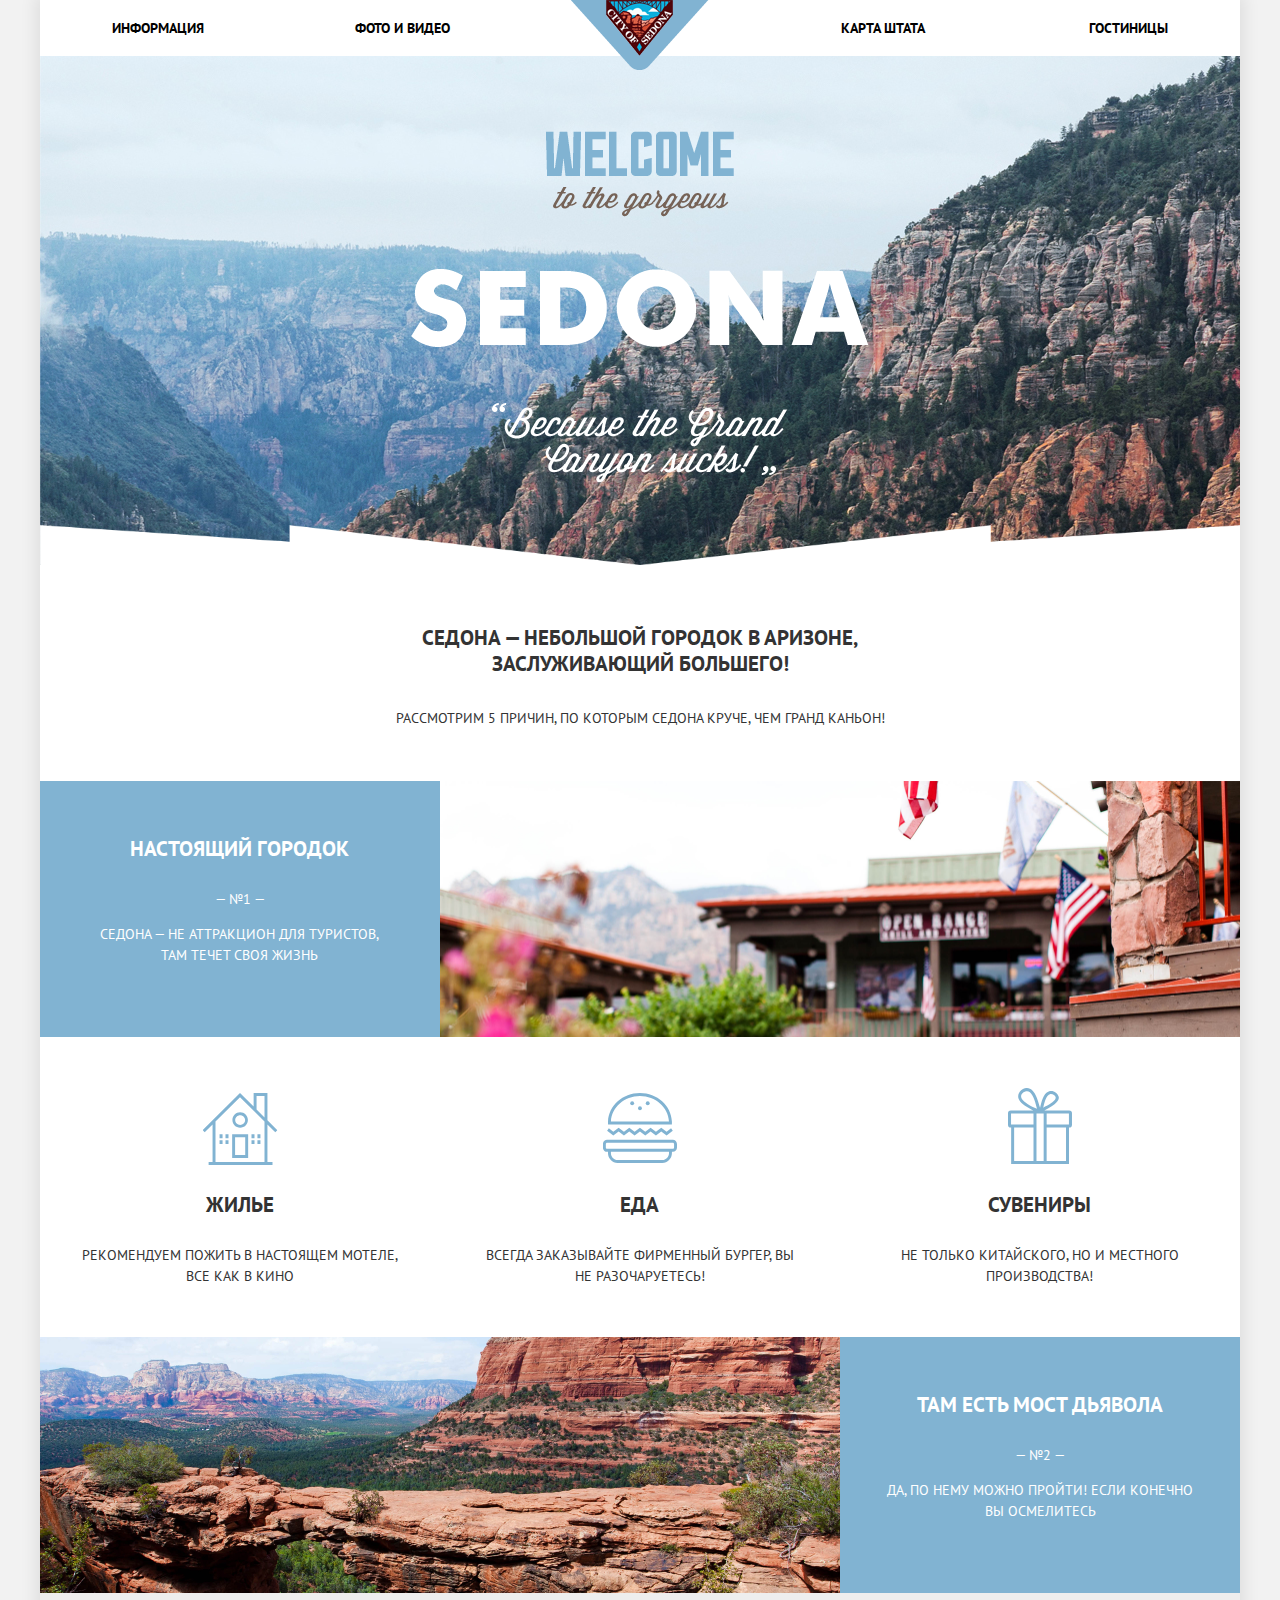
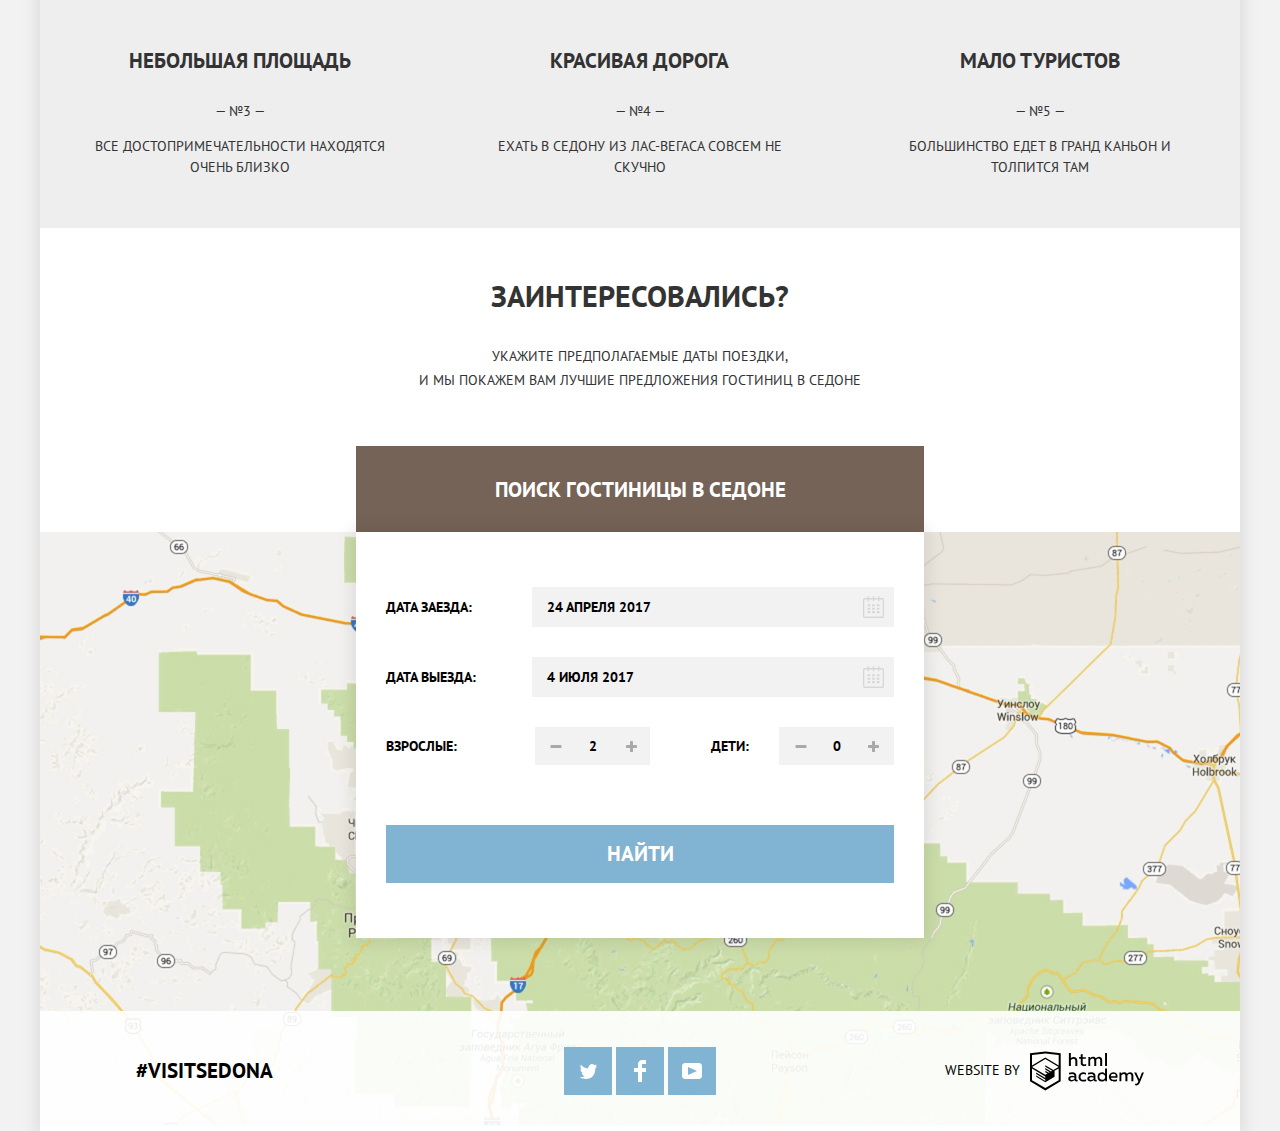
==== commit 9aee372f: "Изменения в разметке и стилях" ====
--- a/index.html
+++ b/index.html
@@ -137,12 +137,16 @@
                                 </fieldset>
                                 <fieldset>
                                     <h3 class='visually-hidden'>Участники поездки</h3>
-                                    <p>
-                                        <label for='booking-adults'>Взрослые:</label>
-                                        <input id='booking-adults' name='participants-adults' type='number' value='2'>
-                                        <label for='booking-children'>Дети:</label>
-                                        <input id='booking-children' name='participants-children' type='number' value='0'>
-                                    </p>    
+                                    <div class='trip-participants'>
+                                        <p>
+                                            <label for='booking-adults'>Взрослые:</label>
+                                            <input id='booking-adults' name='participants-adults' type='text' value='' placeholder='2'>
+                                        </p>
+                                        <p>
+                                            <label for='booking-children'>Дети:</label>
+                                            <input id='booking-children' name='participants-children' type='text' value='' placeholder='0'>
+                                        </p>    
+                                    </div>    
                                 </fieldset>
                                 <button class='button-blue' type='submit'>Найти</button>
                             </form>
@@ -200,9 +204,8 @@
                     <svg id="Layer_1" data-name="Layer 1" xmlns="http://www.w3.org/2000/svg" viewBox="0 0 108.08 36.85"><title>logo-htmlacademy-small1</title><path d="M44.61,26.88a2,2,0,0,0,.55-0.1v1.33a3.25,3.25,0,0,1-1.18.21,1.67,1.67,0,0,1-1.67-1,4.84,4.84,0,0,1-3.14,1.08c-1.51,0-2.91-.83-2.91-2.55,0-2.13,2-2.79,3.71-2.79a11.08,11.08,0,0,1,2.17.25v-0.3c0-1-.76-1.77-2.19-1.77a7.42,7.42,0,0,0-3,.64v-1.7a10.21,10.21,0,0,1,3.19-.55c2.36,0,3.81,1.12,3.81,3.65v3a0.54,0.54,0,0,0,.49.59h0.17Zm-6.44-1.13A1.35,1.35,0,0,0,39.63,27h0.11a3.39,3.39,0,0,0,2.41-1V24.58a9.72,9.72,0,0,0-1.81-.21c-1,0-2.16.33-2.16,1.38h0Zm12.36-6.11a5,5,0,0,1,2.57.64V22a4.08,4.08,0,0,0-2.3-.7,2.75,2.75,0,1,0,0,5.49,5,5,0,0,0,2.43-.64v1.71a6.27,6.27,0,0,1-2.76.57A4.21,4.21,0,0,1,46,24.51q0-.21,0-0.41a4.32,4.32,0,0,1,4.18-4.46h0.38Zm12.17,7.24a2,2,0,0,0,.55-0.1v1.33a3.25,3.25,0,0,1-1.18.21,1.67,1.67,0,0,1-1.67-1,4.84,4.84,0,0,1-3.14,1.08c-1.51,0-2.91-.83-2.91-2.55,0-2.13,2-2.79,3.71-2.79a11.08,11.08,0,0,1,2.17.25v-0.3c0-1-.76-1.77-2.19-1.77a7.42,7.42,0,0,0-3,.64v-1.7a10.21,10.21,0,0,1,3.19-.55c2.36,0,3.81,1.12,3.81,3.65v3a0.54,0.54,0,0,0,.49.59h0.17Zm-6.44-1.13A1.35,1.35,0,0,0,57.73,27h0.11a3.39,3.39,0,0,0,2.41-1V24.58a9.72,9.72,0,0,0-1.81-.21c-1.06,0-2.16.33-2.16,1.38h0ZM73,16V28.2H71.35V26.88a3.88,3.88,0,0,1-3.19,1.54,4.4,4.4,0,0,1,0-8.78,3.81,3.81,0,0,1,3,1.3V16H73Zm-4.53,5.22a2.76,2.76,0,1,0,0,5.52A2.86,2.86,0,0,0,71.15,25V23A2.91,2.91,0,0,0,68.49,21.27ZM79,19.64c3.31,0,4.46,2.68,3.92,5.09H76.7c0.21,1.5,1.67,2.11,3.19,2.11a6.11,6.11,0,0,0,2.64-.59v1.6a7.14,7.14,0,0,1-3,.57C77,28.42,74.78,27,74.78,24a4.18,4.18,0,0,1,4-4.39H79Zm0.09,1.54a2.28,2.28,0,0,0-2.44,2.1v0.06H81.3A2,2,0,0,0,79.13,21.18Zm5.73,7V19.87h1.65v1a3.81,3.81,0,0,1,2.78-1.27A2.86,2.86,0,0,1,91.89,21a4.12,4.12,0,0,1,2.91-1.33A3.06,3.06,0,0,1,98,23V28.2h-1.9V23.05a1.59,1.59,0,0,0-1.42-1.75H94.42a2.8,2.8,0,0,0-2.07,1.12V28.2h-1.9V23.05A1.59,1.59,0,0,0,89,21.31H88.8a3,3,0,0,0-2.21,1.29v5.63H84.86Zm21.31-8.33h1.9l-3.91,9.46c-0.9,2.17-2.09,2.86-3.35,2.86a4.76,4.76,0,0,1-1.1-.14V30.46a2.86,2.86,0,0,0,.85.12c0.9,0,1.58-.64,2.07-1.9l0.17-.42-4-8.4h2l2.86,6.29ZM38.73,1.46V6.22a3.81,3.81,0,0,1,2.7-1.14,3.25,3.25,0,0,1,3.44,3.4v5.15H43V8.72a1.81,1.81,0,0,0-1.61-2h-0.3a2.93,2.93,0,0,0-2.32,1.39v5.52h-1.9V1.46h1.9ZM49.94,2.31v3h3V6.91h-3v3.81c0,1.1.5,1.46,1.58,1.46a4.49,4.49,0,0,0,1.69-.33v1.6A6.8,6.8,0,0,1,51,13.8a2.55,2.55,0,0,1-2.86-2.74V6.89H46.58V5.26h1.5V2.74Zm5.4,11.31V5.28H57v1A3.81,3.81,0,0,1,59.77,5a2.86,2.86,0,0,1,2.6,1.33A4.12,4.12,0,0,1,65.28,5,3.06,3.06,0,0,1,68.44,8.4v5.21h-1.9V8.46a1.59,1.59,0,0,0-1.42-1.75H64.89a2.8,2.8,0,0,0-2.07,1.12v5.78h-1.9V8.46A1.59,1.59,0,0,0,59.5,6.71H59.27A3,3,0,0,0,57.06,8v5.63H55.34ZM71.17,1.45H73V13.6H71.17V1.45ZM14.71,0H14.55L0,1.54V28.21l14.55,8.66,14.55-8.66V1.54Zm12.5,27.1L14.55,34.64,1.9,27.12V16.18l12.59,7.5V25L5.86,19.9v1.31l8.68,5.21v1.39L5.87,22.65V24l8.68,5.21,8.75-5.24V18.31L27.2,16V27.12Zm0-12.53-3.48,2-1.6,1L14.51,13v1.31L21,18.23H21l-0.14.09-1,.54-5.37-3.2V17l4.24,2.52-1,.67-3.2-1.9v1.31l2.1,1.24L14.5,22.1,2,14.65,14.51,7.11Zm0-1.32L14.49,5.76,1.91,13.25v-10L14.56,1.92,27.21,3.25v10h0Z" transform="translate(0 -0.02)" fill="#231f20"/></svg>
                 </a>
             </div>
-        </footer>
-        
-    </div>    
-
+        </footer> 
+    </div>
+    <script src="js/scripts.js"></script>  
   </body>
 </html>
--- a/css/style.css
+++ b/css/style.css
@@ -20,6 +20,9 @@
     margin: 0 auto;
     padding: 0;
     
+    -webkit-box-shadow: 0px 0px 15px 5px rgba(0,0,0,0.08);
+    -moz-box-shadow: 0px 0px 15px 5px rgba(0,0,0,0.08);
+    box-shadow: 0px 0px 15px 5px rgba(0,0,0,0.08);
     background-color: #fff;
 }
 
@@ -34,6 +37,10 @@
 img {
     width: 100%;
     height: auto;
+}
+
+.hide {
+    display: none;
 }
 
 .visually-hidden:not(:focus):not(:active),
@@ -94,6 +101,42 @@
     color: rgba(255, 255, 255, 0.3);   
 }
 
+
+input::placeholder {
+    font-family: 'PT Sans', 'Arial', sans-serif;
+    color: #000;
+    font-weight: 700;
+    text-transform: uppercase;
+}
+
+input::-webkit-input-placeholder {
+    font-family: 'PT Sans', 'Arial', sans-serif;
+    color: #000;
+    font-weight: 700;
+    text-transform: uppercase;
+}
+
+input:-ms-input-placeholder {
+    font-family: 'PT Sans', 'Arial', sans-serif;
+    color: #000;
+    font-weight: 700;
+    text-transform: uppercase;
+}
+
+input:-moz-placeholder {
+    font-family: 'PT Sans', 'Arial', sans-serif;
+    color: #000;
+    font-weight: 700;
+    text-transform: uppercase;
+}
+
+input::-moz-placeholder {
+    font-family: 'PT Sans', 'Arial', sans-serif;
+    color: #000;
+    font-weight: 700;
+    text-transform: uppercase;
+}
+
 /* index - header */
 
 .main-header {
@@ -114,8 +157,8 @@
     margin: 0;
     padding-left: 6%;
     padding-right: 6%;
-    padding-top: 24px;
-    padding-bottom: 26px;
+    padding-top: 15px;
+    padding-bottom: 15px;
 }
 
 .main-navigation li {
@@ -123,8 +166,14 @@
     text-align: left;
 }
 
+.main-navigation li:nth-child(1),
+.main-navigation li:nth-child(2) {
+    margin-right: 3%;
+}
+
 .main-navigation li:nth-child(3),
 .main-navigation li:nth-child(4) {
+    margin-left: 3%;
     text-align: right;
 }
 
@@ -158,8 +207,8 @@
 /* index - welcome */
 
 .welcome {
-    padding-top: 74px;
-    padding-bottom: 84px;
+    padding-top: 75px;
+    padding-bottom: 82px;
     
     background-image: url('../img/divider.png'), url('../img/background.jpg');
     background-repeat: no-repeat;
@@ -189,13 +238,13 @@
     line-height: 26px;
     font-weight: 700;
     
-    margin: 0 auto 42px;
+    margin: 0 auto 28px;
 }
 
 .features > p {
     line-height: 26px;
     
-    margin-bottom: 60px;
+    margin-bottom: 50px;
 }
 
 .features-list h3 {
@@ -327,6 +376,10 @@
     width: 568px;
     z-index: 2;
     
+    -webkit-box-shadow: 0px 0px 15px 5px rgba(0,0,0,0.08);
+    -moz-box-shadow: 0px 0px 15px 5px rgba(0,0,0,0.08);
+    box-shadow: 0px 0px 15px 5px rgba(0,0,0,0.08);
+    background-color: #fff;
     background-color: #fff;
 }
 
@@ -340,7 +393,8 @@
     padding: 0;
 }
 
-.booking-form p {
+.booking-form p,
+.booking-form .trip-participants {
     display: flex;
     position: relative;
     flex-wrap: wrap;
@@ -365,19 +419,25 @@
     background-color: #f2f2f2;
 }
 
-.booking-form input:first-of-type {
+
+.booking-form input:first-of-type{
     margin-left: auto;
 }
 
-.booking-form input[type='number'] {
-    position: relative;
+.trip-participants {
+    display: flex;
+    justify-content: space-between;
+}
+
+.trip-participants input {
+    margin-left: auto;
+    padding: 0;
     width: 115px;
-    margin-right: 31px;
     text-align: center;
 }
 
-.booking-form input[type='number']:last-of-type {
-    margin-right: 0;
+.trip-participants p input:last-of-type {
+/*    margin-right: 0;*/
 }
 
 .booking-date svg {
@@ -386,8 +446,75 @@
     top: 9px;
 }
 
-label[for='booking-children'] {
+.booking-date svg path {
+    fill: #d7d7d7;
+}
+
+.booking-date svg:focus path,
+.booking-date svg:hover path {
+    fill: #0f0f0f;
+    cursor: pointer;
+}
+
+.booking-date svg:active  path{
+    fill: #81b3d2;
+    cursor: pointer;
+}
+
+.trip-participants label[for='booking-children'] {
     margin-right: 30px;
+}
+
+.trip-participants label[for='booking-adults'] {
+    margin-right: 78px;
+}
+
+.trip-participants p {
+    position: relative;
+}
+
+.trip-participants p:first-child::before {
+    content: '';
+    position: absolute;
+    width: 12px;
+    height: 3px;
+    left: 164px;
+    top: 18px;
+    
+    background-image: url('../img/minus.png');
+}
+
+.trip-participants p:first-child::after {
+    content: '';
+    position: absolute;
+    width: 11px;
+    height: 11px;
+    left: 240px;
+    top: 14px;
+    
+    background-image: url('../img/plus.png');
+}
+
+.trip-participants p:last-child::before {
+    content: '';
+    position: absolute;
+    width: 12px;
+    height: 3px;
+    left: 84px;
+    top: 18px;
+    
+    background-image: url('../img/minus.png');
+}
+
+.trip-participants p:last-child::after {
+    content: '';
+    position: absolute;
+    width: 11px;
+    height: 11px;
+    left: 157px;
+    top: 14px;
+    
+    background-image: url('../img/plus.png');
 }
 
 
@@ -454,9 +581,9 @@
     padding-left: 50px;
 }
 
-.filter-option input[type='checkbox'] + label::before,
-.filter-option input[type='checkbox'] + label:focus::before,
-.filter-option input[type='checkbox'] + label:hover::before {
+.filter-input[type='checkbox'] + label::before,
+.filter-input[type='checkbox'] + label:focus::before,
+.filter-input[type='checkbox'] + label:hover::before {
     content: '';
     position: absolute;
     
@@ -470,9 +597,9 @@
     background-position: 0 0;
 }
 
-.filter-option input[checked] + label::before,
-.filter-option input[checked] + label:hover::before,
-.filter-option input[checked] + label:focus::before {
+.filter-input:checked + label::before,
+.filter-input:checked + label:hover::before,
+.filter-input:checked + label:focus::before {
     height: 27px;
     background-image: url('../img/checkbox-on.png');
 }
@@ -686,6 +813,7 @@
     border-left-width: 6px; 
 }
 
+
 .arrow-up {
     border-bottom: 12px solid #cacaca;
 }
@@ -694,11 +822,35 @@
     border-top: 12px solid #cacaca;
 }
 
-.result-buttons-active .arrow-down {
+.arrow-up:hover,
+.arrow-up:focus {
+    border-bottom: 12px solid #231f20;
+}
+
+.arrow-up:active {
+    border-bottom: 12px solid #81b3d2;
+}
+
+.arrow-down:hover,
+.arrow-down:focus {
+    border-top: 12px solid #231f20;
+}
+
+.arrow-down:active {
     border-top: 12px solid #81b3d2;
 }
 
-.results-button-active .arrow-up {
+.result-buttons-active .arrow-down,
+.result-buttons-active .arrow-down:hover,
+.result-buttons-active .arrow-down:focus,
+.result-buttons-active .arrow-down:active {
+    border-top: 12px solid #81b3d2;
+}
+
+.results-button-active .arrow-up,
+.result-buttons-active .arrow-up:hover,
+.result-buttons-active .arrow-up:focus,
+.result-buttons-active .arrow-up:active {
     border-bottom: 12px solid #81b3d2;
 }
 
@@ -727,7 +879,7 @@
 }
 
 .products-item h1 {
-    margin: 0 0 5px 0;
+    margin: 0 0 4px 0;
     padding: 0;
     color: #000;
     font-size: 21px;
@@ -736,7 +888,7 @@
 }
 
 .products-item p {
-    margin: 0 0 10px 0;
+    margin: 0 0 9px 0;
     padding: 0;
 }
 
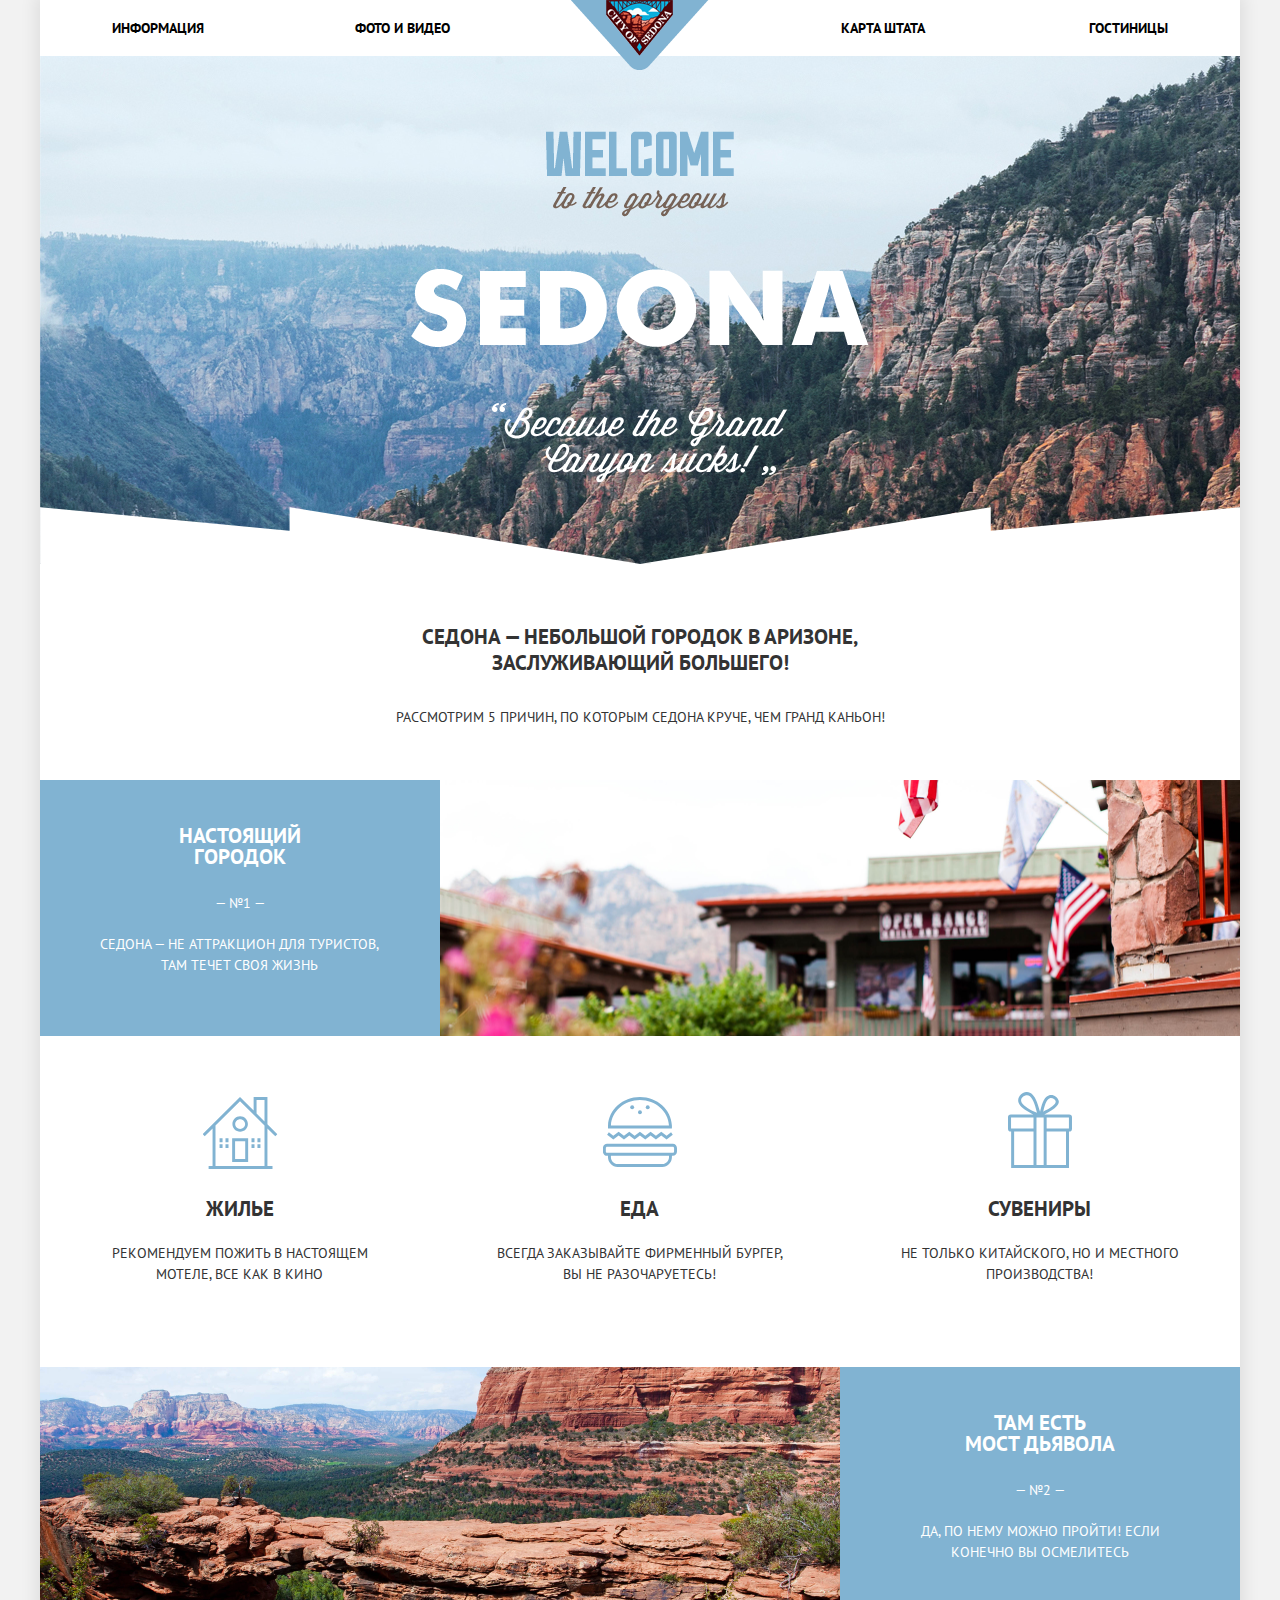
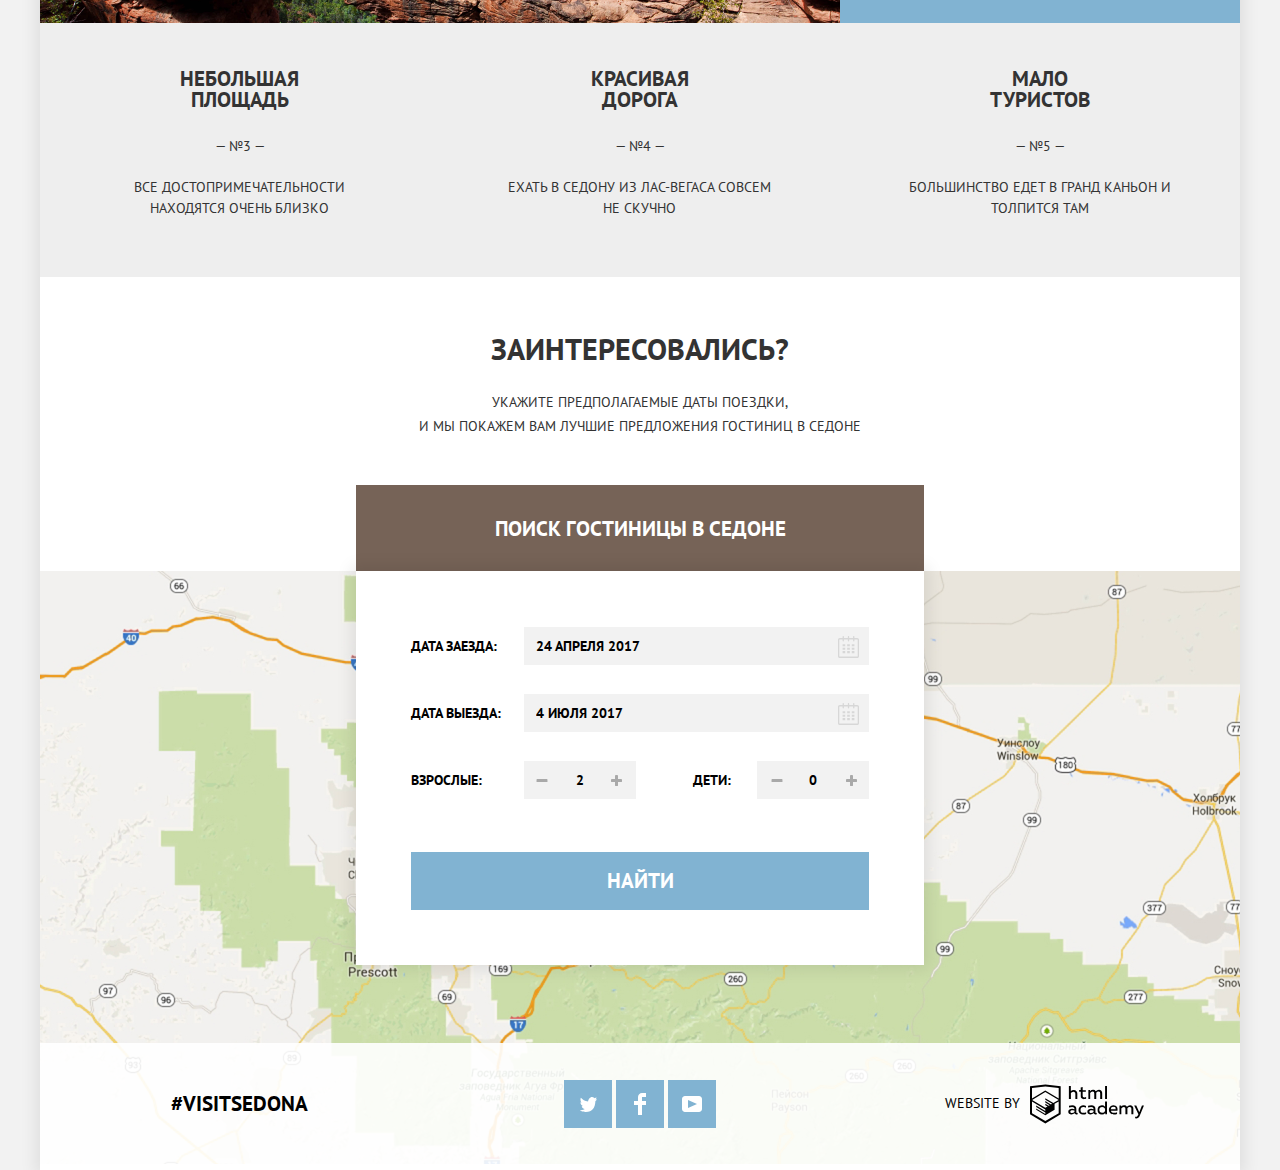
==== commit 4646eb59: "Изменения в стилях" ====
--- a/index.html
+++ b/index.html
@@ -43,7 +43,7 @@
                             <h3>Настоящий городок</h3>
                             <span>&mdash; №1 &mdash;</span>
                             <p>
-                                Седона &mdash; не аттракцион для туристов,<br>
+                                Седона &mdash; не аттракцион для туристов,
                                 там течет своя жизнь
                             </p>
                         </div>
--- a/css/style.css
+++ b/css/style.css
@@ -62,7 +62,7 @@
 .button-blue,
 .button-brown {
     display: inline-block;
-    padding: 7px 15px;
+    padding: 4px 16px;
     
     font: inherit;
     font-size: 14px;
@@ -208,12 +208,12 @@
 
 .welcome {
     padding-top: 75px;
-    padding-bottom: 82px;
+    padding-bottom: 81px;
     
     background-image: url('../img/divider.png'), url('../img/background.jpg');
     background-repeat: no-repeat;
     background-position: center bottom, center top;
-    background-size: 100% 40px, 100% auto;
+    background-size: 100% 57px, 100% auto;
 }
 
 .welcome img {
@@ -249,8 +249,9 @@
 
 .features-list h3 {
     font-size: 21px;
-    
-    margin-bottom: 30px;
+    padding: 0 28.6%;
+    
+    margin-bottom: 26px;
 }
 
 .features-row {
@@ -265,11 +266,17 @@
 
 .features-row:last-of-type {
     background-color: #eee;
+    padding-bottom: 20px;
+}
+
+.features-item span {
+    display: block;
+    margin-bottom: 20px;
 }
 
 .features-item {
     width: 33.33333%;
-    padding: 3%;
+    padding: 2%;
     box-sizing: border-box;
 }
 
@@ -283,9 +290,22 @@
     background-color: #81b3d2;
 }
 
+.features-item-icon {
+    padding-bottom: 68px;
+}
+
 .features-item-icon h3 {
     position: relative;
-    padding-top: 100px;
+    padding-top: 117px;
+    margin-bottom: 24px;
+}
+
+.features-item p {
+    padding: 0 7%;
+}
+
+.features-row:last-of-type p {
+    padding: 0 11%;
 }
 
 .features-item-icon h3::before {
@@ -322,7 +342,7 @@
 /* index - booking */
 
 .booking {
-    padding-top: 56px;
+    padding-top: 60px;
 }
 
 .booking-description {
@@ -331,7 +351,7 @@
 
 .booking-description b {
     display: block;
-    margin-bottom: 36px;
+    margin-bottom: 29px;
     
     font-size: 30px;
     line-height: 24px;
@@ -340,7 +360,7 @@
 
 .booking-description p {
     width: 450px;
-    margin: 0 auto 54px;
+    margin: 0 auto 47px;
     
     line-height: 24px; 
 }
@@ -384,7 +404,7 @@
 }
 
 .booking-form {
-    padding: 55px 30px;
+    padding: 56px 55px 55px;
 }
 
 .booking-form fieldset {
@@ -393,12 +413,17 @@
     padding: 0;
 }
 
-.booking-form p,
-.booking-form .trip-participants {
+.booking-form p {
     display: flex;
     position: relative;
     flex-wrap: wrap;
-    margin: 0 0 30px;
+    margin: 0 0 29px;
+}
+.booking-form .trip-participants {
+    display: flex;
+    position: relative;
+    flex-wrap: wrap;
+    margin: 0 0 24px;
 }
 
 .booking-form label,
@@ -410,9 +435,10 @@
 }
 
 .booking-form input {
-    padding-left: 15px;
+    padding-left: 12px;
     
     width: 345px;
+    box-sizing: border-box;
     height: 38px;
     border: none;
     
@@ -424,6 +450,7 @@
     margin-left: auto;
 }
 
+
 .trip-participants {
     display: flex;
     justify-content: space-between;
@@ -432,13 +459,10 @@
 .trip-participants input {
     margin-left: auto;
     padding: 0;
-    width: 115px;
+    width: 112px;
     text-align: center;
 }
 
-.trip-participants p input:last-of-type {
-/*    margin-right: 0;*/
-}
 
 .booking-date svg {
     position: absolute;
@@ -462,11 +486,11 @@
 }
 
 .trip-participants label[for='booking-children'] {
-    margin-right: 30px;
+    margin-right: 26px;
 }
 
 .trip-participants label[for='booking-adults'] {
-    margin-right: 78px;
+    margin-right: 42px;
 }
 
 .trip-participants p {
@@ -478,7 +502,7 @@
     position: absolute;
     width: 12px;
     height: 3px;
-    left: 164px;
+    left: 125px;
     top: 18px;
     
     background-image: url('../img/minus.png');
@@ -489,7 +513,7 @@
     position: absolute;
     width: 11px;
     height: 11px;
-    left: 240px;
+    left: 200px;
     top: 14px;
     
     background-image: url('../img/plus.png');
@@ -500,7 +524,7 @@
     position: absolute;
     width: 12px;
     height: 3px;
-    left: 84px;
+    left: 78px;
     top: 18px;
     
     background-image: url('../img/minus.png');
@@ -511,7 +535,7 @@
     position: absolute;
     width: 11px;
     height: 11px;
-    left: 157px;
+    left: 153px;
     top: 14px;
     
     background-image: url('../img/plus.png');
@@ -535,8 +559,8 @@
 }
 
 .filter {
-    padding-top: 30px;
-    padding-bottom: 30px;
+    padding-top: 27px;
+    padding-bottom: 12px;
     
     background-image: url('../img/filter-background.jpg');
     background-size: 100% auto;
@@ -560,12 +584,13 @@
 
 .filter-form fieldset:nth-child(2) {
     margin-left: auto;
+    margin-right: 21.5%;
 }
 
 .filter-form legend {
     font-size: 16px;
     font-weight: 700;
-    padding-bottom: 30px;
+    margin-bottom: 25px;
 }
 
 .filter-form ul {
@@ -578,7 +603,7 @@
     display: block;
     cursor: pointer;
     user-select: none;
-    padding-left: 50px;
+    padding-left: 40px;
 }
 
 .filter-input[type='checkbox'] + label::before,
@@ -614,7 +639,7 @@
 
 .filter-range {
     margin-left: auto;
-    width: 330px;
+    width: 319px;
     
     color: #fff;
     text-transform: uppercase;
@@ -629,7 +654,7 @@
 
 .price-controls {
     position: relative;
-    height: 36px;
+    height: 32px;
     margin-bottom: 20px;
 
     border: 2px solid #fff;
@@ -652,7 +677,7 @@
 .price-controls label {
     display: inline-block;
     
-    line-height: 38px;
+    line-height: 32px;
     vertical-align: top;
     
     cursor: pointer;
@@ -745,12 +770,13 @@
 .results {
     display: flex;
     justify-content: flex-start;
-    padding-top: 34px;
-    padding-bottom: 34px;
+    padding-top: 18px;
+    padding-bottom: 14px;
     border-bottom: 1px solid #e5e5e5;
 }
 
 .results h3 {
+    font-size: 12px;
     align-self: center;
     margin-left: 48px;
 }
@@ -764,7 +790,8 @@
 }
 
 .results-sort li {
-    margin-left: 30px;
+    text-align: center;
+    margin-left: 31px;
 }
 
 .results-sort li:first-of-type {
@@ -858,14 +885,14 @@
 
 .products-item {
     display: flex;
-    padding-top: 32px;
-    padding-bottom: 32px;
+    padding-top: 25px;
+    padding-bottom: 25px;
     border-bottom: 1px solid #e5e5e5;
 }
 
 .products-image {
     padding-top: 5px;
-    margin-right: 24px;
+    margin-right: 30px;
 }
 
 .products-item-info {
@@ -875,7 +902,7 @@
 }
 
 .products-item-info div:last-child {
-    margin-left: 6px;
+    margin-left: 9px;
 }
 
 .products-item h1 {
@@ -888,9 +915,10 @@
 }
 
 .products-item p {
-    margin: 0 0 9px 0;
-    padding: 0;
-}
+    margin: 0 0 15px ;
+    padding: 0;
+}
+
 
 .products-rating {
     display: flex;
@@ -911,6 +939,7 @@
     
     background-color: #f2f2f2;
     cursor: default;
+    margin-bottom: 5px;
 }
 
 
@@ -950,8 +979,8 @@
     align-items: center;
     
     position: absolute;
-    padding-top: 36px;
-    padding-bottom: 36px;
+    padding-top: 37px;
+    padding-bottom: 42px;
     width: 100%;
     bottom: 0;
     background-color: rgba(255, 255, 255, 0.9);
@@ -964,7 +993,9 @@
     font-weight: 700;
     color: #000;
     width: 230px;
+    box-sizing: border-box;
     margin-left: 8%;
+    padding-left: 35px;
 }
 
 .social-links {
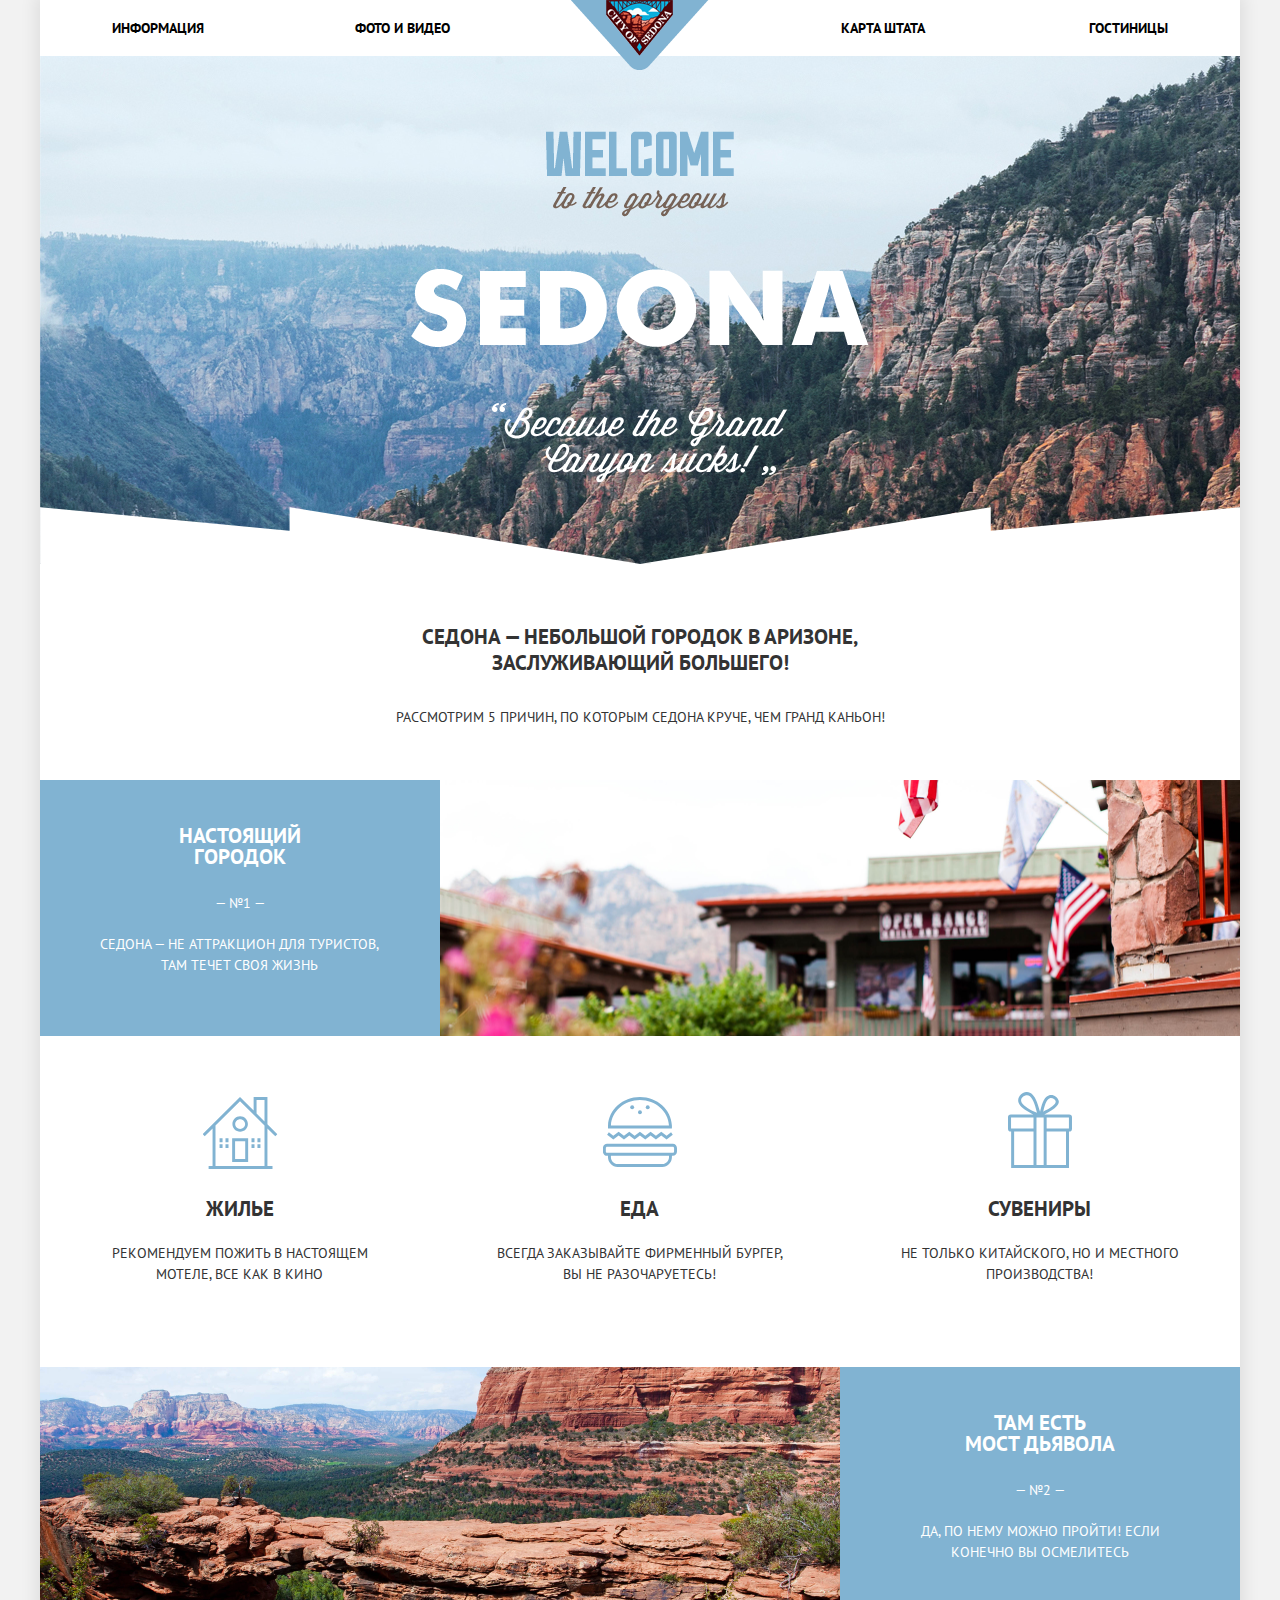
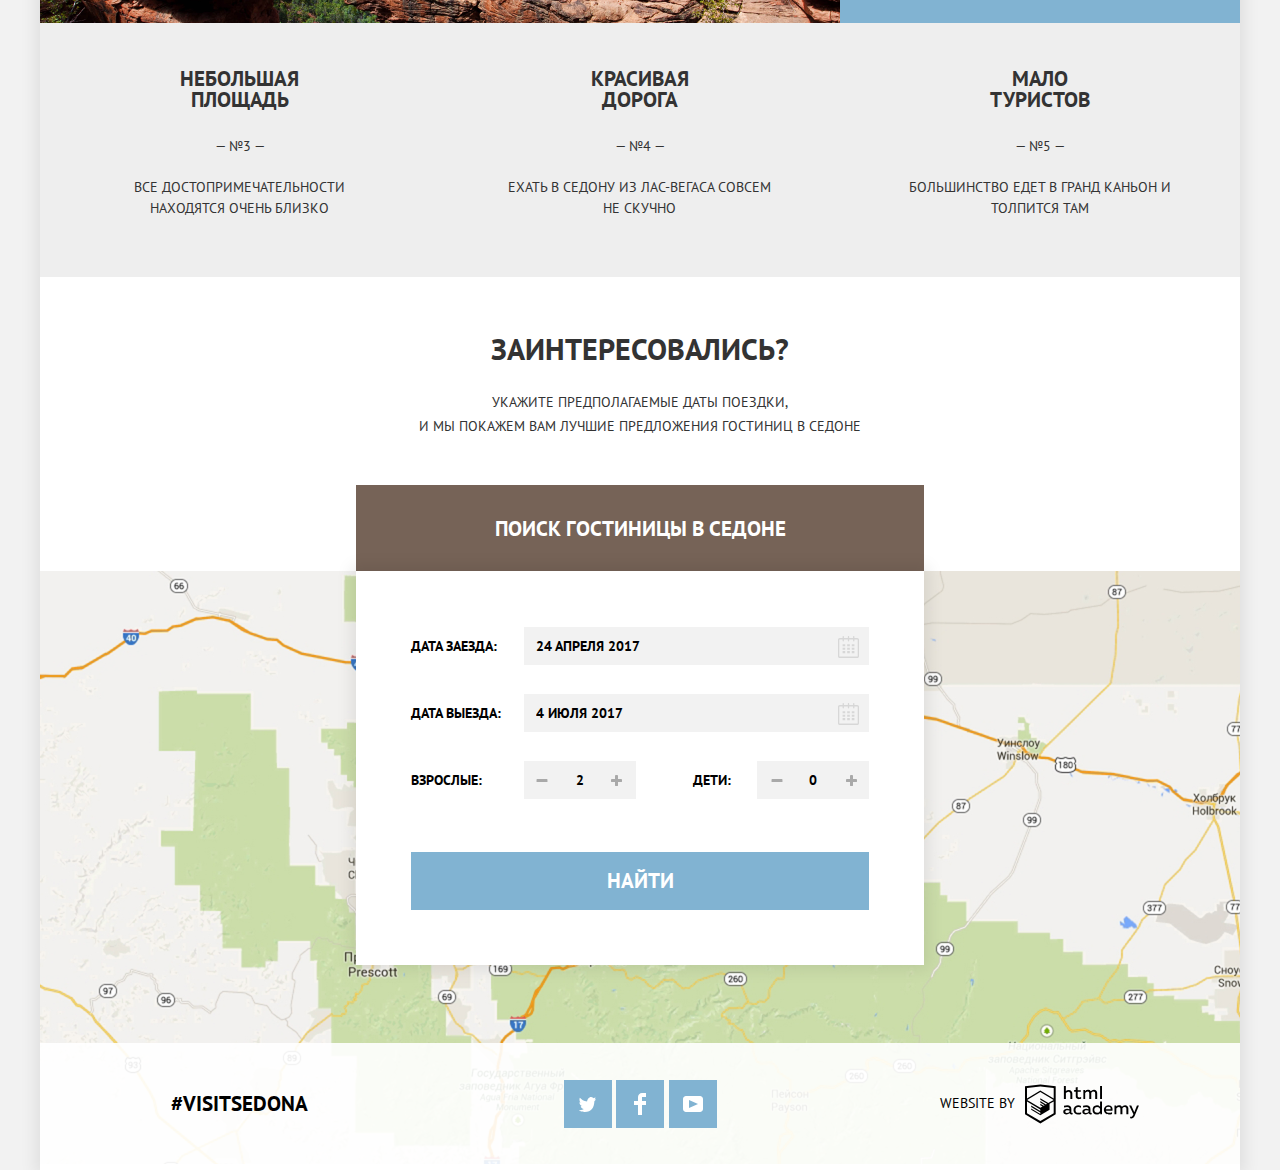
==== commit c781f48e: "Из svg убраны одинаковые id" ====
--- a/index.html
+++ b/index.html
@@ -201,7 +201,7 @@
             <div class='footer-copyright'>
                 <a href='https://htmlacademy.ru/intensive/htmlcss' target='_blank'>
                     <span>Website by</span><span class='visually-hidden'>HTML Academy</span>
-                    <svg id="Layer_1" data-name="Layer 1" xmlns="http://www.w3.org/2000/svg" viewBox="0 0 108.08 36.85"><title>logo-htmlacademy-small1</title><path d="M44.61,26.88a2,2,0,0,0,.55-0.1v1.33a3.25,3.25,0,0,1-1.18.21,1.67,1.67,0,0,1-1.67-1,4.84,4.84,0,0,1-3.14,1.08c-1.51,0-2.91-.83-2.91-2.55,0-2.13,2-2.79,3.71-2.79a11.08,11.08,0,0,1,2.17.25v-0.3c0-1-.76-1.77-2.19-1.77a7.42,7.42,0,0,0-3,.64v-1.7a10.21,10.21,0,0,1,3.19-.55c2.36,0,3.81,1.12,3.81,3.65v3a0.54,0.54,0,0,0,.49.59h0.17Zm-6.44-1.13A1.35,1.35,0,0,0,39.63,27h0.11a3.39,3.39,0,0,0,2.41-1V24.58a9.72,9.72,0,0,0-1.81-.21c-1,0-2.16.33-2.16,1.38h0Zm12.36-6.11a5,5,0,0,1,2.57.64V22a4.08,4.08,0,0,0-2.3-.7,2.75,2.75,0,1,0,0,5.49,5,5,0,0,0,2.43-.64v1.71a6.27,6.27,0,0,1-2.76.57A4.21,4.21,0,0,1,46,24.51q0-.21,0-0.41a4.32,4.32,0,0,1,4.18-4.46h0.38Zm12.17,7.24a2,2,0,0,0,.55-0.1v1.33a3.25,3.25,0,0,1-1.18.21,1.67,1.67,0,0,1-1.67-1,4.84,4.84,0,0,1-3.14,1.08c-1.51,0-2.91-.83-2.91-2.55,0-2.13,2-2.79,3.71-2.79a11.08,11.08,0,0,1,2.17.25v-0.3c0-1-.76-1.77-2.19-1.77a7.42,7.42,0,0,0-3,.64v-1.7a10.21,10.21,0,0,1,3.19-.55c2.36,0,3.81,1.12,3.81,3.65v3a0.54,0.54,0,0,0,.49.59h0.17Zm-6.44-1.13A1.35,1.35,0,0,0,57.73,27h0.11a3.39,3.39,0,0,0,2.41-1V24.58a9.72,9.72,0,0,0-1.81-.21c-1.06,0-2.16.33-2.16,1.38h0ZM73,16V28.2H71.35V26.88a3.88,3.88,0,0,1-3.19,1.54,4.4,4.4,0,0,1,0-8.78,3.81,3.81,0,0,1,3,1.3V16H73Zm-4.53,5.22a2.76,2.76,0,1,0,0,5.52A2.86,2.86,0,0,0,71.15,25V23A2.91,2.91,0,0,0,68.49,21.27ZM79,19.64c3.31,0,4.46,2.68,3.92,5.09H76.7c0.21,1.5,1.67,2.11,3.19,2.11a6.11,6.11,0,0,0,2.64-.59v1.6a7.14,7.14,0,0,1-3,.57C77,28.42,74.78,27,74.78,24a4.18,4.18,0,0,1,4-4.39H79Zm0.09,1.54a2.28,2.28,0,0,0-2.44,2.1v0.06H81.3A2,2,0,0,0,79.13,21.18Zm5.73,7V19.87h1.65v1a3.81,3.81,0,0,1,2.78-1.27A2.86,2.86,0,0,1,91.89,21a4.12,4.12,0,0,1,2.91-1.33A3.06,3.06,0,0,1,98,23V28.2h-1.9V23.05a1.59,1.59,0,0,0-1.42-1.75H94.42a2.8,2.8,0,0,0-2.07,1.12V28.2h-1.9V23.05A1.59,1.59,0,0,0,89,21.31H88.8a3,3,0,0,0-2.21,1.29v5.63H84.86Zm21.31-8.33h1.9l-3.91,9.46c-0.9,2.17-2.09,2.86-3.35,2.86a4.76,4.76,0,0,1-1.1-.14V30.46a2.86,2.86,0,0,0,.85.12c0.9,0,1.58-.64,2.07-1.9l0.17-.42-4-8.4h2l2.86,6.29ZM38.73,1.46V6.22a3.81,3.81,0,0,1,2.7-1.14,3.25,3.25,0,0,1,3.44,3.4v5.15H43V8.72a1.81,1.81,0,0,0-1.61-2h-0.3a2.93,2.93,0,0,0-2.32,1.39v5.52h-1.9V1.46h1.9ZM49.94,2.31v3h3V6.91h-3v3.81c0,1.1.5,1.46,1.58,1.46a4.49,4.49,0,0,0,1.69-.33v1.6A6.8,6.8,0,0,1,51,13.8a2.55,2.55,0,0,1-2.86-2.74V6.89H46.58V5.26h1.5V2.74Zm5.4,11.31V5.28H57v1A3.81,3.81,0,0,1,59.77,5a2.86,2.86,0,0,1,2.6,1.33A4.12,4.12,0,0,1,65.28,5,3.06,3.06,0,0,1,68.44,8.4v5.21h-1.9V8.46a1.59,1.59,0,0,0-1.42-1.75H64.89a2.8,2.8,0,0,0-2.07,1.12v5.78h-1.9V8.46A1.59,1.59,0,0,0,59.5,6.71H59.27A3,3,0,0,0,57.06,8v5.63H55.34ZM71.17,1.45H73V13.6H71.17V1.45ZM14.71,0H14.55L0,1.54V28.21l14.55,8.66,14.55-8.66V1.54Zm12.5,27.1L14.55,34.64,1.9,27.12V16.18l12.59,7.5V25L5.86,19.9v1.31l8.68,5.21v1.39L5.87,22.65V24l8.68,5.21,8.75-5.24V18.31L27.2,16V27.12Zm0-12.53-3.48,2-1.6,1L14.51,13v1.31L21,18.23H21l-0.14.09-1,.54-5.37-3.2V17l4.24,2.52-1,.67-3.2-1.9v1.31l2.1,1.24L14.5,22.1,2,14.65,14.51,7.11Zm0-1.32L14.49,5.76,1.91,13.25v-10L14.56,1.92,27.21,3.25v10h0Z" transform="translate(0 -0.02)" fill="#231f20"/></svg>
+                    <svg id="Layer_2" data-name="Layer 2" xmlns="http://www.w3.org/2000/svg" viewBox="0 0 108.08 36.85"><title>logo-htmlacademy-small1</title><path d="M44.61,26.88a2,2,0,0,0,.55-0.1v1.33a3.25,3.25,0,0,1-1.18.21,1.67,1.67,0,0,1-1.67-1,4.84,4.84,0,0,1-3.14,1.08c-1.51,0-2.91-.83-2.91-2.55,0-2.13,2-2.79,3.71-2.79a11.08,11.08,0,0,1,2.17.25v-0.3c0-1-.76-1.77-2.19-1.77a7.42,7.42,0,0,0-3,.64v-1.7a10.21,10.21,0,0,1,3.19-.55c2.36,0,3.81,1.12,3.81,3.65v3a0.54,0.54,0,0,0,.49.59h0.17Zm-6.44-1.13A1.35,1.35,0,0,0,39.63,27h0.11a3.39,3.39,0,0,0,2.41-1V24.58a9.72,9.72,0,0,0-1.81-.21c-1,0-2.16.33-2.16,1.38h0Zm12.36-6.11a5,5,0,0,1,2.57.64V22a4.08,4.08,0,0,0-2.3-.7,2.75,2.75,0,1,0,0,5.49,5,5,0,0,0,2.43-.64v1.71a6.27,6.27,0,0,1-2.76.57A4.21,4.21,0,0,1,46,24.51q0-.21,0-0.41a4.32,4.32,0,0,1,4.18-4.46h0.38Zm12.17,7.24a2,2,0,0,0,.55-0.1v1.33a3.25,3.25,0,0,1-1.18.21,1.67,1.67,0,0,1-1.67-1,4.84,4.84,0,0,1-3.14,1.08c-1.51,0-2.91-.83-2.91-2.55,0-2.13,2-2.79,3.71-2.79a11.08,11.08,0,0,1,2.17.25v-0.3c0-1-.76-1.77-2.19-1.77a7.42,7.42,0,0,0-3,.64v-1.7a10.21,10.21,0,0,1,3.19-.55c2.36,0,3.81,1.12,3.81,3.65v3a0.54,0.54,0,0,0,.49.59h0.17Zm-6.44-1.13A1.35,1.35,0,0,0,57.73,27h0.11a3.39,3.39,0,0,0,2.41-1V24.58a9.72,9.72,0,0,0-1.81-.21c-1.06,0-2.16.33-2.16,1.38h0ZM73,16V28.2H71.35V26.88a3.88,3.88,0,0,1-3.19,1.54,4.4,4.4,0,0,1,0-8.78,3.81,3.81,0,0,1,3,1.3V16H73Zm-4.53,5.22a2.76,2.76,0,1,0,0,5.52A2.86,2.86,0,0,0,71.15,25V23A2.91,2.91,0,0,0,68.49,21.27ZM79,19.64c3.31,0,4.46,2.68,3.92,5.09H76.7c0.21,1.5,1.67,2.11,3.19,2.11a6.11,6.11,0,0,0,2.64-.59v1.6a7.14,7.14,0,0,1-3,.57C77,28.42,74.78,27,74.78,24a4.18,4.18,0,0,1,4-4.39H79Zm0.09,1.54a2.28,2.28,0,0,0-2.44,2.1v0.06H81.3A2,2,0,0,0,79.13,21.18Zm5.73,7V19.87h1.65v1a3.81,3.81,0,0,1,2.78-1.27A2.86,2.86,0,0,1,91.89,21a4.12,4.12,0,0,1,2.91-1.33A3.06,3.06,0,0,1,98,23V28.2h-1.9V23.05a1.59,1.59,0,0,0-1.42-1.75H94.42a2.8,2.8,0,0,0-2.07,1.12V28.2h-1.9V23.05A1.59,1.59,0,0,0,89,21.31H88.8a3,3,0,0,0-2.21,1.29v5.63H84.86Zm21.31-8.33h1.9l-3.91,9.46c-0.9,2.17-2.09,2.86-3.35,2.86a4.76,4.76,0,0,1-1.1-.14V30.46a2.86,2.86,0,0,0,.85.12c0.9,0,1.58-.64,2.07-1.9l0.17-.42-4-8.4h2l2.86,6.29ZM38.73,1.46V6.22a3.81,3.81,0,0,1,2.7-1.14,3.25,3.25,0,0,1,3.44,3.4v5.15H43V8.72a1.81,1.81,0,0,0-1.61-2h-0.3a2.93,2.93,0,0,0-2.32,1.39v5.52h-1.9V1.46h1.9ZM49.94,2.31v3h3V6.91h-3v3.81c0,1.1.5,1.46,1.58,1.46a4.49,4.49,0,0,0,1.69-.33v1.6A6.8,6.8,0,0,1,51,13.8a2.55,2.55,0,0,1-2.86-2.74V6.89H46.58V5.26h1.5V2.74Zm5.4,11.31V5.28H57v1A3.81,3.81,0,0,1,59.77,5a2.86,2.86,0,0,1,2.6,1.33A4.12,4.12,0,0,1,65.28,5,3.06,3.06,0,0,1,68.44,8.4v5.21h-1.9V8.46a1.59,1.59,0,0,0-1.42-1.75H64.89a2.8,2.8,0,0,0-2.07,1.12v5.78h-1.9V8.46A1.59,1.59,0,0,0,59.5,6.71H59.27A3,3,0,0,0,57.06,8v5.63H55.34ZM71.17,1.45H73V13.6H71.17V1.45ZM14.71,0H14.55L0,1.54V28.21l14.55,8.66,14.55-8.66V1.54Zm12.5,27.1L14.55,34.64,1.9,27.12V16.18l12.59,7.5V25L5.86,19.9v1.31l8.68,5.21v1.39L5.87,22.65V24l8.68,5.21,8.75-5.24V18.31L27.2,16V27.12Zm0-12.53-3.48,2-1.6,1L14.51,13v1.31L21,18.23H21l-0.14.09-1,.54-5.37-3.2V17l4.24,2.52-1,.67-3.2-1.9v1.31l2.1,1.24L14.5,22.1,2,14.65,14.51,7.11Zm0-1.32L14.49,5.76,1.91,13.25v-10L14.56,1.92,27.21,3.25v10h0Z" transform="translate(0 -0.02)" fill="#231f20"/></svg>
                 </a>
             </div>
         </footer> 
--- a/css/style.css
+++ b/css/style.css
@@ -685,7 +685,7 @@
 
 .price-controls .min-price,
 .price-controls .max-price {
-    width: 90px;
+    width: 80px;
     padding-left: 65px;
 }
 
@@ -702,7 +702,7 @@
 
 .range-controls {
     position: relative;
-    margin-bottom: 32px;
+    margin-bottom: 33px;
 }
 
 .range-controls .scale {
@@ -745,8 +745,9 @@
 
 .btn-transparent {
     display: block;
+    padding: 6px 34px;
     margin: 0 auto;
-    padding: 6px 35px;
+    transform: translateX(-5px);
     
     font: inherit;
     line-height: 20px;
@@ -1002,7 +1003,7 @@
     display: flex;
     flex-wrap: wrap;
     justify-content: space-between;
-    width: 152px;
+    width: 153px;
     padding: 0;
     margin: 0 auto;
 }
@@ -1033,6 +1034,8 @@
     text-align: right;
     margin-right: 8%;
     width: 230px;
+    box-sizing: border-box;
+    padding-right: 5px;
 }
 
 .footer-copyright svg {
@@ -1061,5 +1064,6 @@
 }
 
 .inner-footer {
+    padding-top: 34px;
     position: static;
 }
